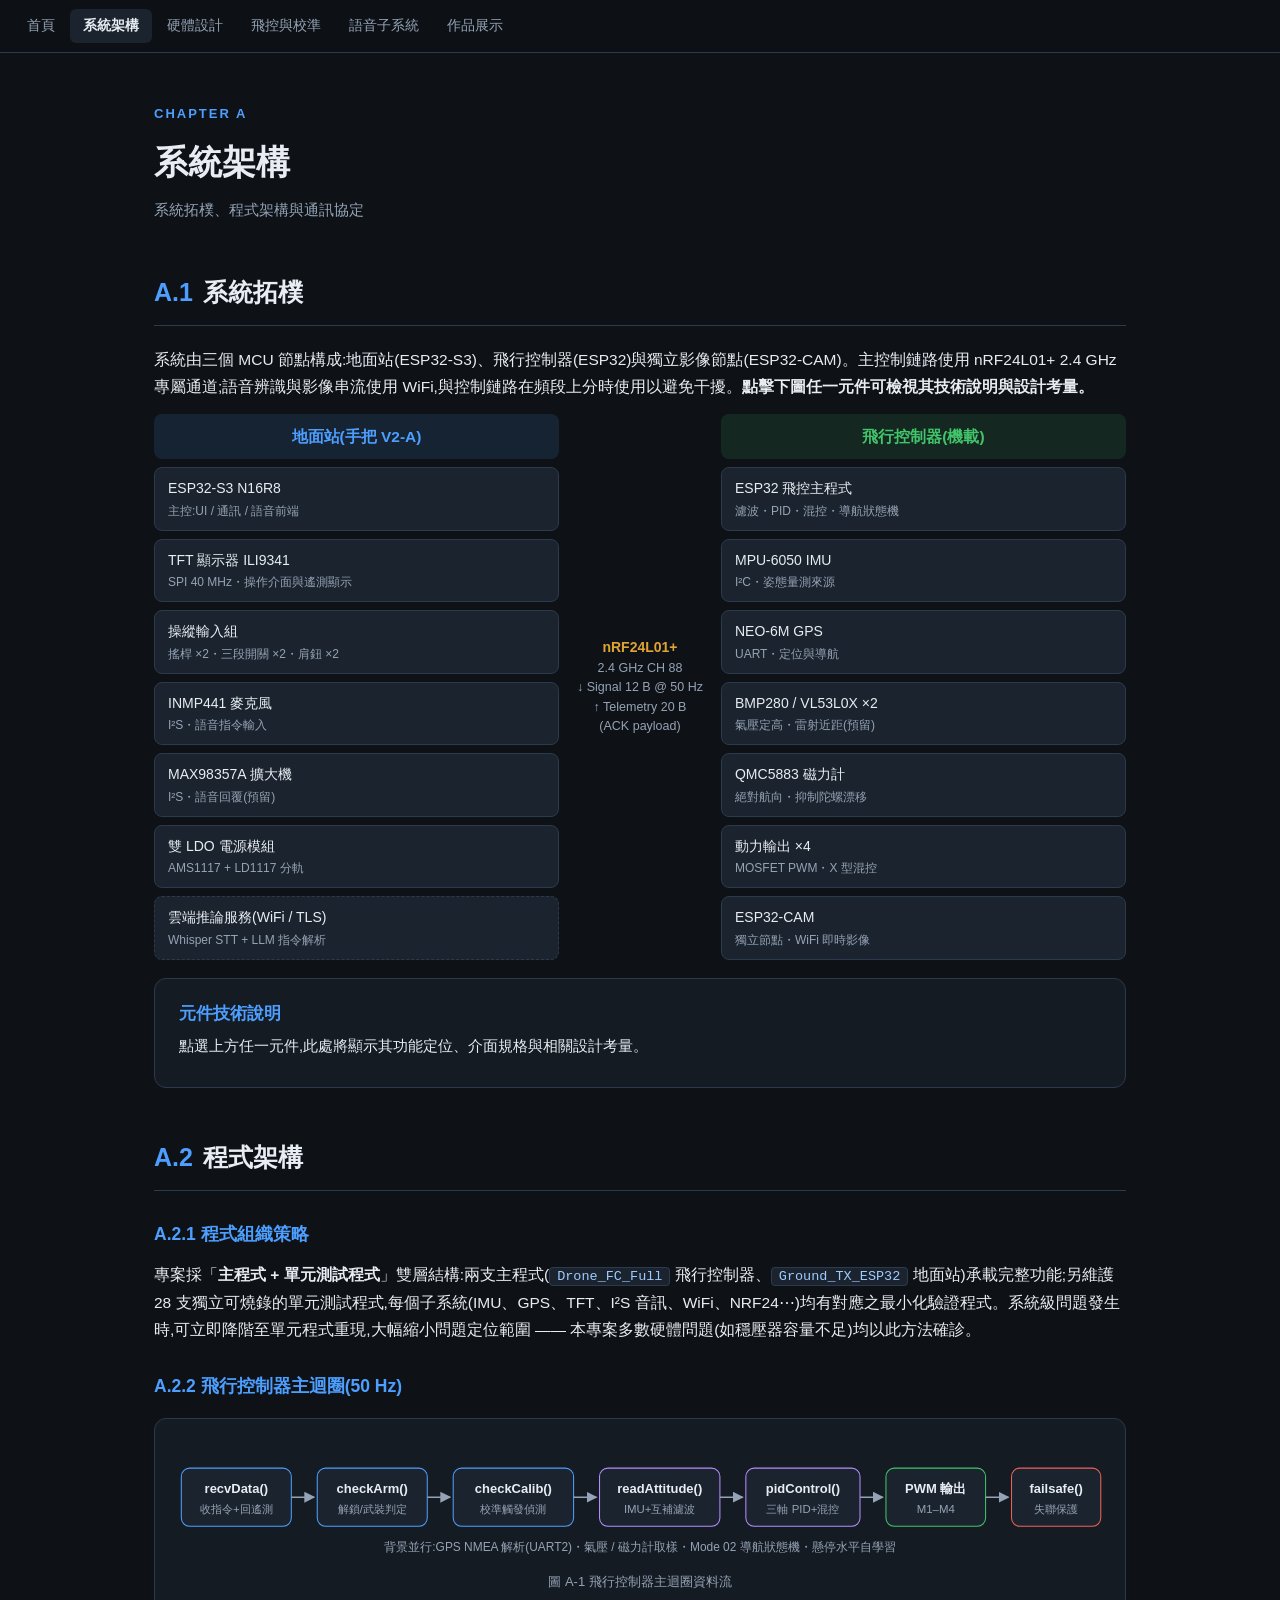
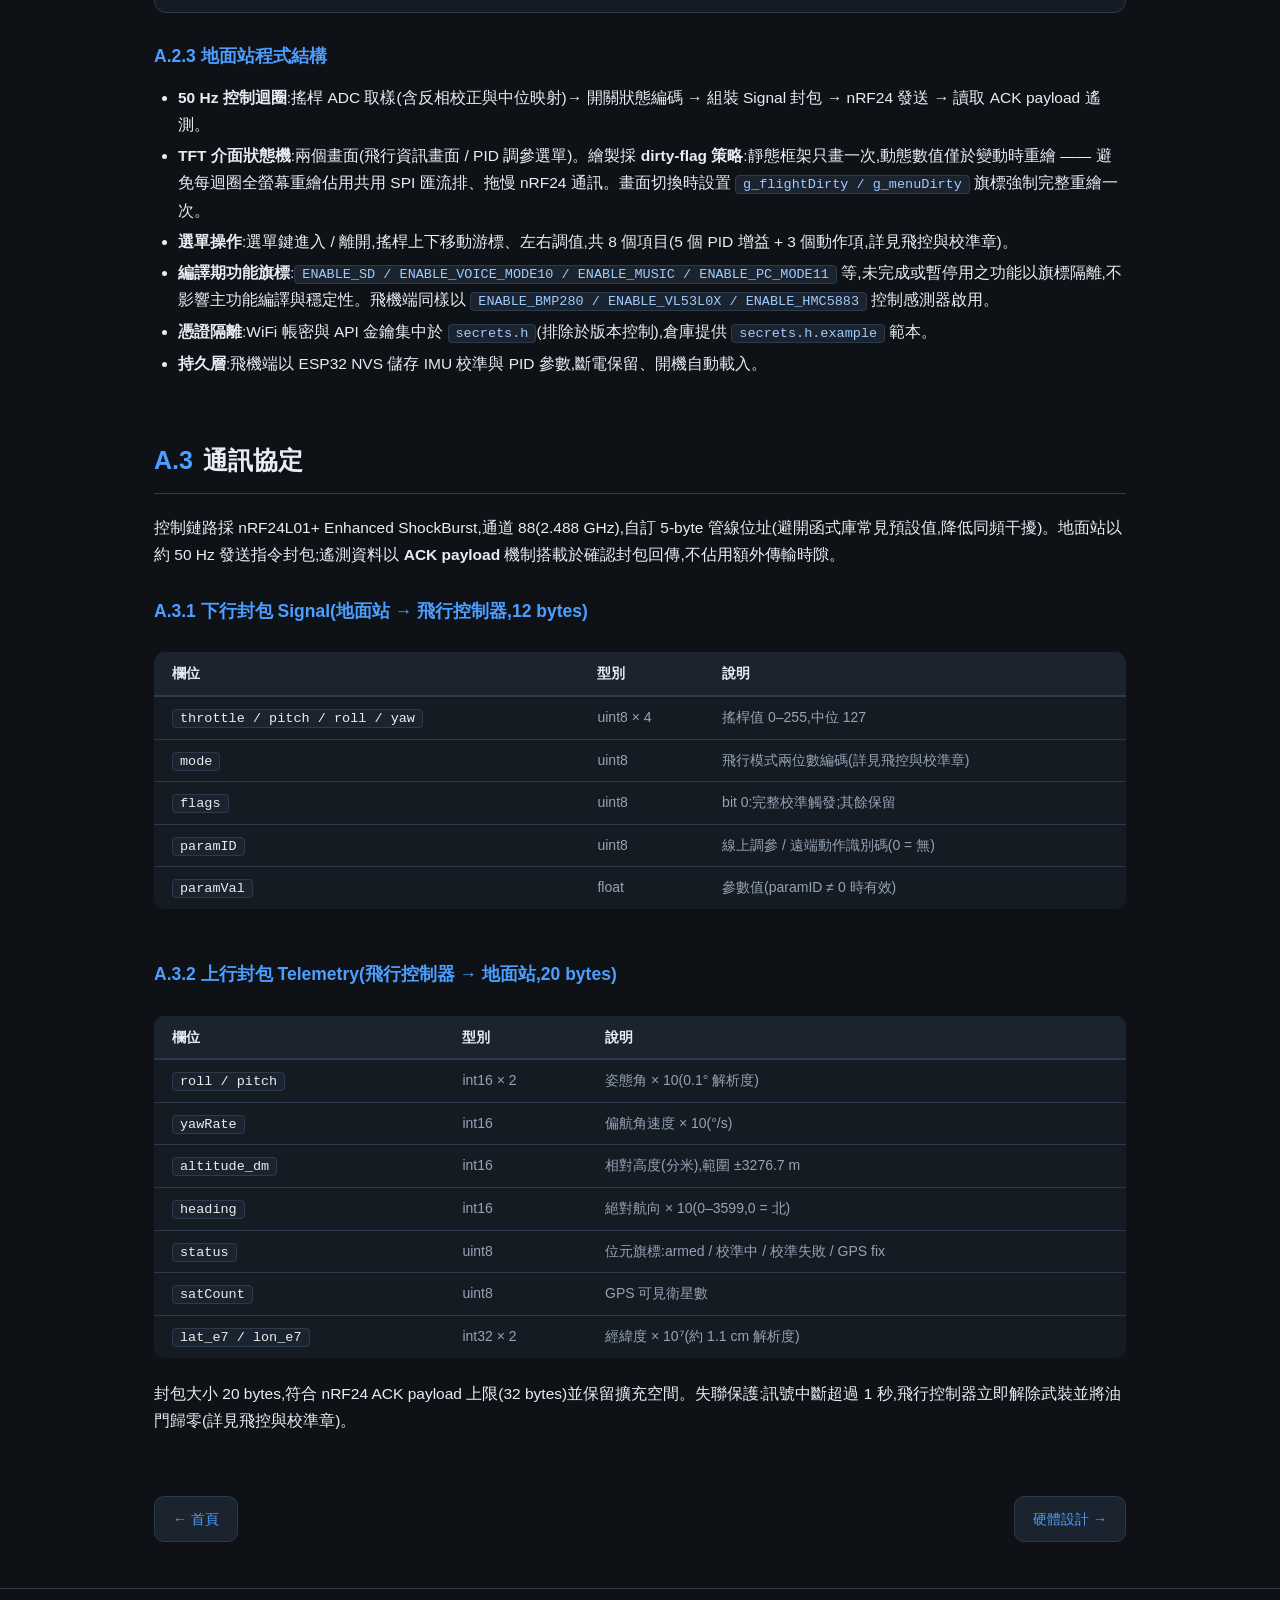
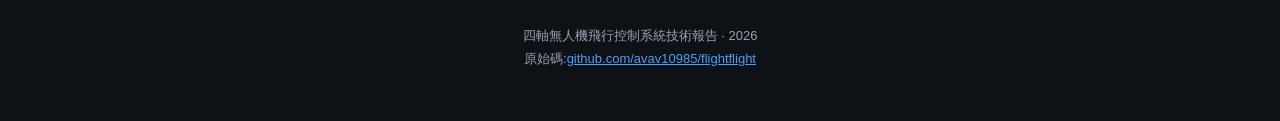
==== docs/architecture.html @ 6cbdccfe "docs 對齊作業評分項目:作品功能/實驗設計/作品展示 依評分表(功能 40% / 實驗設計 40% / 展示 20%)補強: - index 新增「作品功能」章:7 項功能總覽表,內文引用   參" ====
<!DOCTYPE html>
<html lang="zh-Hant">
<head>
<meta charset="UTF-8">
<meta name="viewport" content="width=device-width, initial-scale=1.0">
<title>系統架構 — 四軸無人機技術報告</title>
<link rel="stylesheet" href="style.css">
</head>
<body>

<nav>
  <a href="index.html">首頁</a>
  <a href="architecture.html" class="active">系統架構</a>
  <a href="hardware.html">硬體設計</a>
  <a href="control.html">飛控與校準</a>
  <a href="voice.html">語音子系統</a>
  <a href="testing.html">作品展示</a>
</nav>

<div class="page-head">
  <div class="crumb">CHAPTER A</div>
  <h1>系統架構</h1>
  <div class="desc">系統拓樸、程式架構與通訊協定</div>
</div>

<!-- ============ A.1 系統拓樸 ============ -->
<section>
  <h2><span class="no">A.1</span>系統拓樸</h2>
  <p>系統由三個 MCU 節點構成:地面站(ESP32-S3)、飛行控制器(ESP32)與獨立影像節點(ESP32-CAM)。主控制鏈路使用 nRF24L01+ 2.4 GHz 專屬通道;語音辨識與影像串流使用 WiFi,與控制鏈路在頻段上分時使用以避免干擾。<b>點擊下圖任一元件可檢視其技術說明與設計考量。</b></p>

  <div class="arch">
    <div class="arch-col col-handle">
      <h4>地面站(手把 V2-A)</h4>
      <div class="node" data-k="s3">ESP32-S3 N16R8 <small>主控:UI / 通訊 / 語音前端</small></div>
      <div class="node" data-k="tft">TFT 顯示器 ILI9341 <small>SPI 40 MHz・操作介面與遙測顯示</small></div>
      <div class="node" data-k="joy">操縱輸入組 <small>搖桿 ×2・三段開關 ×2・肩鈕 ×2</small></div>
      <div class="node" data-k="mic">INMP441 麥克風 <small>I²S・語音指令輸入</small></div>
      <div class="node" data-k="spk">MAX98357A 擴大機 <small>I²S・語音回覆(預留)</small></div>
      <div class="node" data-k="pwr">雙 LDO 電源模組 <small>AMS1117 + LD1117 分軌</small></div>
      <div class="node cloud" data-k="cloud">雲端推論服務(WiFi / TLS) <small>Whisper STT + LLM 指令解析</small></div>
    </div>

    <div class="arch-link">
      <b>nRF24L01+</b><br>2.4 GHz CH 88<br>↓ Signal 12 B @ 50 Hz<br>↑ Telemetry 20 B<br>(ACK payload)
    </div>

    <div class="arch-col col-drone">
      <h4>飛行控制器(機載)</h4>
      <div class="node" data-k="fc">ESP32 飛控主程式 <small>濾波・PID・混控・導航狀態機</small></div>
      <div class="node" data-k="imu">MPU-6050 IMU <small>I²C・姿態量測來源</small></div>
      <div class="node" data-k="gps">NEO-6M GPS <small>UART・定位與導航</small></div>
      <div class="node" data-k="baro">BMP280 / VL53L0X ×2 <small>氣壓定高・雷射近距(預留)</small></div>
      <div class="node" data-k="mag">QMC5883 磁力計 <small>絕對航向・抑制陀螺漂移</small></div>
      <div class="node" data-k="motor">動力輸出 ×4 <small>MOSFET PWM・X 型混控</small></div>
      <div class="node" data-k="cam">ESP32-CAM <small>獨立節點・WiFi 即時影像</small></div>
    </div>
  </div>

  <div class="arch-detail" id="archDetail">
    <h4>元件技術說明</h4>
    <p>點選上方任一元件,此處將顯示其功能定位、介面規格與相關設計考量。</p>
  </div>
</section>

<!-- ============ A.2 程式架構 ============ -->
<section>
  <h2><span class="no">A.2</span>程式架構</h2>

  <h3>A.2.1 程式組織策略</h3>
  <p>專案採「<b>主程式 + 單元測試程式</b>」雙層結構:兩支主程式(<code>Drone_FC_Full</code> 飛行控制器、<code>Ground_TX_ESP32</code> 地面站)承載完整功能;另維護 28 支獨立可燒錄的單元測試程式,每個子系統(IMU、GPS、TFT、I²S 音訊、WiFi、NRF24⋯)均有對應之最小化驗證程式。系統級問題發生時,可立即降階至單元程式重現,大幅縮小問題定位範圍 —— 本專案多數硬體問題(如穩壓器容量不足)均以此方法確診。</p>

  <h3>A.2.2 飛行控制器主迴圈(50 Hz)</h3>
  <div class="diagram">
    <svg viewBox="0 0 900 120" font-family="'Noto Sans TC',sans-serif">
      <defs>
        <marker id="arA" viewBox="0 0 10 10" refX="9" refY="5" markerWidth="7" markerHeight="7" orient="auto">
          <path d="M0 0 L10 5 L0 10 z" fill="#94a3b5"/>
        </marker>
      </defs>
      <g font-size="12.5" text-anchor="middle">
        <rect x="8"   y="30" width="106" height="56" rx="8" fill="#1b232e" stroke="#4d9fff"/>
        <text x="61"  y="54" fill="#e8edf3" font-weight="bold">recvData()</text>
        <text x="61"  y="73" fill="#94a3b5" font-size="11">收指令+回遙測</text>
        <line x1="114" y1="58" x2="136" y2="58" stroke="#94a3b5" stroke-width="1.5" marker-end="url(#arA)"/>
        <rect x="139" y="30" width="106" height="56" rx="8" fill="#1b232e" stroke="#4d9fff"/>
        <text x="192" y="54" fill="#e8edf3" font-weight="bold">checkArm()</text>
        <text x="192" y="73" fill="#94a3b5" font-size="11">解鎖/武裝判定</text>
        <line x1="245" y1="58" x2="267" y2="58" stroke="#94a3b5" stroke-width="1.5" marker-end="url(#arA)"/>
        <rect x="270" y="30" width="116" height="56" rx="8" fill="#1b232e" stroke="#4d9fff"/>
        <text x="328" y="54" fill="#e8edf3" font-weight="bold">checkCalib()</text>
        <text x="328" y="73" fill="#94a3b5" font-size="11">校準觸發偵測</text>
        <line x1="386" y1="58" x2="408" y2="58" stroke="#94a3b5" stroke-width="1.5" marker-end="url(#arA)"/>
        <rect x="411" y="30" width="116" height="56" rx="8" fill="#1b232e" stroke="#b48cff"/>
        <text x="469" y="54" fill="#e8edf3" font-weight="bold">readAttitude()</text>
        <text x="469" y="73" fill="#94a3b5" font-size="11">IMU+互補濾波</text>
        <line x1="527" y1="58" x2="549" y2="58" stroke="#94a3b5" stroke-width="1.5" marker-end="url(#arA)"/>
        <rect x="552" y="30" width="110" height="56" rx="8" fill="#1b232e" stroke="#b48cff"/>
        <text x="607" y="54" fill="#e8edf3" font-weight="bold">pidControl()</text>
        <text x="607" y="73" fill="#94a3b5" font-size="11">三軸 PID+混控</text>
        <line x1="662" y1="58" x2="684" y2="58" stroke="#94a3b5" stroke-width="1.5" marker-end="url(#arA)"/>
        <rect x="687" y="30" width="96" height="56" rx="8" fill="#1b232e" stroke="#41c46a"/>
        <text x="735" y="54" fill="#e8edf3" font-weight="bold">PWM 輸出</text>
        <text x="735" y="73" fill="#94a3b5" font-size="11">M1–M4</text>
        <line x1="783" y1="58" x2="805" y2="58" stroke="#94a3b5" stroke-width="1.5" marker-end="url(#arA)"/>
        <rect x="808" y="30" width="86" height="56" rx="8" fill="#1b232e" stroke="#f06058"/>
        <text x="851" y="54" fill="#e8edf3" font-weight="bold">failsafe()</text>
        <text x="851" y="73" fill="#94a3b5" font-size="11">失聯保護</text>
      </g>
      <text x="450" y="110" fill="#94a3b5" font-size="11.5" text-anchor="middle">背景並行:GPS NMEA 解析(UART2)・氣壓 / 磁力計取樣・Mode 02 導航狀態機・懸停水平自學習</text>
    </svg>
    <div class="cap">圖 A-1 飛行控制器主迴圈資料流</div>
  </div>

  <h3>A.2.3 地面站程式結構</h3>
  <ul>
    <li><b>50 Hz 控制迴圈</b>:搖桿 ADC 取樣(含反相校正與中位映射)→ 開關狀態編碼 → 組裝 Signal 封包 → nRF24 發送 → 讀取 ACK payload 遙測。</li>
    <li><b>TFT 介面狀態機</b>:兩個畫面(飛行資訊畫面 / PID 調參選單)。繪製採 <b>dirty-flag 策略</b>:靜態框架只畫一次,動態數值僅於變動時重繪 —— 避免每迴圈全螢幕重繪佔用共用 SPI 匯流排、拖慢 nRF24 通訊。畫面切換時設置 <code>g_flightDirty / g_menuDirty</code> 旗標強制完整重繪一次。</li>
    <li><b>選單操作</b>:選單鍵進入 / 離開,搖桿上下移動游標、左右調值,共 8 個項目(5 個 PID 增益 + 3 個動作項,詳見飛控與校準章)。</li>
    <li><b>編譯期功能旗標</b>:<code>ENABLE_SD / ENABLE_VOICE_MODE10 / ENABLE_MUSIC / ENABLE_PC_MODE11</code> 等,未完成或暫停用之功能以旗標隔離,不影響主功能編譯與穩定性。飛機端同樣以 <code>ENABLE_BMP280 / ENABLE_VL53L0X / ENABLE_HMC5883</code> 控制感測器啟用。</li>
    <li><b>憑證隔離</b>:WiFi 帳密與 API 金鑰集中於 <code>secrets.h</code>(排除於版本控制),倉庫提供 <code>secrets.h.example</code> 範本。</li>
    <li><b>持久層</b>:飛機端以 ESP32 NVS 儲存 IMU 校準與 PID 參數,斷電保留、開機自動載入。</li>
  </ul>
</section>

<!-- ============ A.3 通訊協定 ============ -->
<section>
  <h2><span class="no">A.3</span>通訊協定</h2>
  <p>控制鏈路採 nRF24L01+ Enhanced ShockBurst,通道 88(2.488 GHz),自訂 5-byte 管線位址(避開函式庫常見預設值,降低同頻干擾)。地面站以約 50 Hz 發送指令封包;遙測資料以 <b>ACK payload</b> 機制搭載於確認封包回傳,不佔用額外傳輸時隙。</p>

  <h3>A.3.1 下行封包 Signal(地面站 → 飛行控制器,12 bytes)</h3>
  <div class="table-scroll"><table>
    <tr><th>欄位</th><th>型別</th><th>說明</th></tr>
    <tr><td><code>throttle / pitch / roll / yaw</code></td><td>uint8 × 4</td><td>搖桿值 0–255,中位 127</td></tr>
    <tr><td><code>mode</code></td><td>uint8</td><td>飛行模式兩位數編碼(詳見飛控與校準章)</td></tr>
    <tr><td><code>flags</code></td><td>uint8</td><td>bit 0:完整校準觸發;其餘保留</td></tr>
    <tr><td><code>paramID</code></td><td>uint8</td><td>線上調參 / 遠端動作識別碼(0 = 無)</td></tr>
    <tr><td><code>paramVal</code></td><td>float</td><td>參數值(paramID ≠ 0 時有效)</td></tr>
  </table></div>

  <h3>A.3.2 上行封包 Telemetry(飛行控制器 → 地面站,20 bytes)</h3>
  <div class="table-scroll"><table>
    <tr><th>欄位</th><th>型別</th><th>說明</th></tr>
    <tr><td><code>roll / pitch</code></td><td>int16 × 2</td><td>姿態角 × 10(0.1° 解析度)</td></tr>
    <tr><td><code>yawRate</code></td><td>int16</td><td>偏航角速度 × 10(°/s)</td></tr>
    <tr><td><code>altitude_dm</code></td><td>int16</td><td>相對高度(分米),範圍 ±3276.7 m</td></tr>
    <tr><td><code>heading</code></td><td>int16</td><td>絕對航向 × 10(0–3599,0 = 北)</td></tr>
    <tr><td><code>status</code></td><td>uint8</td><td>位元旗標:armed / 校準中 / 校準失敗 / GPS fix</td></tr>
    <tr><td><code>satCount</code></td><td>uint8</td><td>GPS 可見衛星數</td></tr>
    <tr><td><code>lat_e7 / lon_e7</code></td><td>int32 × 2</td><td>經緯度 × 10⁷(約 1.1 cm 解析度)</td></tr>
  </table></div>
  <p>封包大小 20 bytes,符合 nRF24 ACK payload 上限(32 bytes)並保留擴充空間。失聯保護:訊號中斷超過 1 秒,飛行控制器立即解除武裝並將油門歸零(詳見飛控與校準章)。</p>
</section>

<div class="pager">
  <a href="index.html">← 首頁</a>
  <a href="hardware.html">硬體設計 →</a>
</div>

<footer>
  四軸無人機飛行控制系統技術報告 · 2026<br>
  原始碼:<a href="https://github.com/avav10985/flightflight" target="_blank">github.com/avav10985/flightflight</a>
</footer>

<script>
const ARCH_INFO = {
  s3: ["ESP32-S3 N16R8 — 地面站主控制器",
    "雙核心 Xtensa LX7 @ 240 MHz、16 MB Flash、8 MB Octal PSRAM。負責 50 Hz 控制迴圈(搖桿取樣 → 封包發送 → 遙測接收)、TFT 介面繪製,以及 Mode 10 之音訊擷取與雲端通訊。PSRAM 用於語音錄音緩衝(10 秒 @ 16 kHz ≈ 320 KB)。",
    "選型備註:初版採用之低價 S3 模組板載穩壓器僅約 300 mA,無法支撐 WiFi 工作,經對照實驗確認後更換為 1 A 穩壓器板型(問題 I-01)。"],
  tft: ["TFT 顯示器(ILI9341,240×320)",
    "SPI @ 40 MHz,LovyanGFX 驅動,內嵌中文字型。顯示飛行姿態、高度、航向、GPS 狀態、模式與 PID 調參選單。因電源互斥限制,序列埠於整合測試時不可用,本顯示器為唯一執行期輸出通道。",
    "介面選型:並列匯流排版本需 13 隻 GPIO,SPI 版本節省 9 隻;與 nRF24 / SD 共用匯流排,以 bus_shared 模式與獨立 CS 仲裁。"],
  joy: ["操縱輸入組",
    "雙軸搖桿 × 2(ADC 取樣;油門軸移除回中彈簧以保持油門位置)、三段開關 × 2(模式編碼)、肩鈕 × 2(左肩鈕兼語音 PTT)、選單鍵。",
    "實作備註:搖桿兩軸之電氣方向與操作直覺相反,於韌體端統一反相校正。"],
  mic: ["INMP441 I²S MEMS 麥克風",
    "全數位 I²S 介面輸出,16 kHz / 16-bit 單聲道取樣,直接寫入 PSRAM。數位介面可避開手把上 TFT、nRF24 與電源切換產生之類比雜訊。",
    "與擴大機共用 I²S BCLK / WS 時脈線(GPIO 11 / 12),資料線各自獨立(DIN 14 / DOUT 13)。"],
  spk: ["MAX98357A I²S Class-D 擴大機",
    "預留語音回覆(TTS)輸出。shutdown 腳(GPIO 18)於開機即拉低靜音,僅於播放時致能,消除 I²S 時脈串擾被放大之雜訊(問題 I-04)。", ""],
  pwr: ["雙 LDO 分軌電源",
    "2S 鋰電池 → 降壓模組 5 V → 板載 AMS1117(晶片軌)與外掛 LD1117 + 100 µF(周邊軌)。兩條 3.3 V 軌僅共地,WiFi 射頻電流尖峰不影響周邊供電。詳見硬體設計章。",
    "操作限制:USB 與電池嚴禁同時連接 —— 兩穩壓器輸出並聯將產生反向灌流,可能損壞 USB 主機。"],
  cloud: ["雲端推論服務(Mode 10)",
    "TLS 連線上傳 WAV 至 Whisper large-v3-turbo 進行中文語音辨識,轉錄文字再經 Llama-3.3-70B(few-shot + JSON 強制輸出)解析為結構化飛行指令。端到端延遲約 3 秒。詳見語音子系統章。", ""],
  fc: ["飛行控制主程式(ESP32)",
    "主迴圈:IMU 讀取 → 互補濾波姿態解算 → 角度環 PID → X 型混控 → PWM 輸出,並行處理 nRF24 收發、GPS NMEA 解析、遙測組包與導航狀態機(圖 A-1)。",
    "驗證策略:Gyro / Manual / PID 三階段獨立程式逐層驗證。"],
  imu: ["MPU-6050 慣性量測單元",
    "三軸陀螺儀 + 三軸加速度計,I²C @ 100 kHz。互補濾波(0.98 / 0.02)融合出 roll / pitch 姿態角。",
    "校準資料(陀螺零偏、水平基準)存於 NVS,斷電保留;校準程序含動作偵測拒寫機制。詳見飛控與校準章。"],
  gps: ["NEO-6M 衛星定位模組",
    "UART @ 9600 bps,NMEA 解析取得經緯度(×10⁷ 定點數)、衛星數與訊號強度。Mode 02 之距離 / 方位角計算與導航狀態機已完成,待接入 PID 設定點。", ""],
  baro: ["BMP280 氣壓計 + VL53L0X 雷射測距 × 2",
    "氣壓計提供相對高度估計(定高用);雷射測距經 TCA9548A I²C 多工器掛載兩顆(近地 / 避障用)。硬體與驅動均已就緒,等待高度控制環實作。", ""],
  mag: ["QMC5883 磁力計(GY-271)",
    "提供絕對航向參考。韌體自動偵測三種常見晶片變體(HMC5883L 0x1E / QMC5883 0x0D / QMC5883P 0x2C)。偏航軸互補濾波以其讀值抑制陀螺積分漂移,為 GPS 導航之航向基準。", ""],
  motor: ["動力輸出(空心杯馬達 × 4)",
    "MOSFET PWM 直驅,X 型配置混控,輸出限幅 [1000, 2000]。",
    "調校紀錄:初始 PID 增益過高導致響應過敏,經實飛測試降至保守值並限制最大傾角 20°。"],
  cam: ["ESP32-CAM 影像節點",
    "獨立第三 MCU,WiFi MJPEG 即時串流,固定 IP + mDNS 便於連線,支援飛行中調整畫質。規劃與手機頭部追蹤雲台整合。", ""]
};
document.querySelectorAll(".node").forEach(n => {
  n.addEventListener("click", () => {
    document.querySelectorAll(".node").forEach(x => x.classList.remove("sel"));
    n.classList.add("sel");
    const [title, desc, extra] = ARCH_INFO[n.dataset.k];
    const d = document.getElementById("archDetail");
    d.innerHTML = `<h4>${title}</h4><p>${desc}</p>` + (extra ? `<div class="extra">${extra}</div>` : "");
    if (window.innerWidth < 760) d.scrollIntoView({behavior: "smooth", block: "nearest"});
  });
});
</script>
</body>
</html>
---- docs/style.css ----
:root {
  --bg: #0e1217;
  --bg2: #151b23;
  --card: #1b232e;
  --line: #2c3a4d;
  --text: #e8edf3;
  --dim: #94a3b5;
  --accent: #4d9fff;
  --green: #41c46a;
  --orange: #e0a432;
  --red: #f06058;
  --purple: #b48cff;
}
* { margin: 0; padding: 0; box-sizing: border-box; }
html { scroll-behavior: smooth; }
body {
  background: var(--bg); color: var(--text);
  font-family: "Noto Sans TC", "Microsoft JhengHei", "PingFang TC", sans-serif;
  line-height: 1.75; font-size: 15.5px;
}
/* ===== 導覽 ===== */
nav {
  position: sticky; top: 0; z-index: 100;
  background: rgba(14,18,23,.94); backdrop-filter: blur(8px);
  border-bottom: 1px solid var(--line);
  display: flex; gap: 2px; padding: 9px 14px; overflow-x: auto;
}
nav a {
  color: var(--dim); text-decoration: none; font-size: 13.5px;
  padding: 5px 13px; border-radius: 6px; white-space: nowrap; transition: all .15s;
}
nav a:hover { color: var(--text); background: var(--card); }
nav a.active { color: var(--text); background: var(--card); font-weight: 700; }
/* ===== 頁首 ===== */
.page-head {
  max-width: 1020px; margin: 0 auto; padding: 50px 24px 8px;
}
.page-head .crumb { color: var(--accent); font-size: 13px; letter-spacing: 2px; font-weight: 700; }
.page-head h1 { font-size: clamp(24px, 4vw, 34px); font-weight: 900; margin: 8px 0 4px; }
.page-head .desc { color: var(--dim); font-size: 15px; }
/* ===== 區塊 ===== */
section { max-width: 1020px; margin: 0 auto; padding: 40px 24px 8px; }
section > h2 {
  font-size: clamp(20px, 3.2vw, 25px); font-weight: 800;
  padding-bottom: 10px; border-bottom: 1px solid var(--line); margin-bottom: 20px;
}
section > h2 .no { color: var(--accent); margin-right: 10px; }
section h3 { font-size: 17.5px; font-weight: 700; margin: 28px 0 12px; color: var(--accent); }
section p { margin-bottom: 14px; }
section ul, section ol { padding-left: 24px; margin-bottom: 14px; }
section li { margin: 4px 0; }
code {
  background: var(--card); border: 1px solid var(--line); border-radius: 4px;
  padding: 1px 7px; font-size: 13.5px; font-family: Consolas, "Courier New", monospace;
  color: #9ecbff;
}
.formula {
  background: var(--card); border: 1px solid var(--line); border-left: 3px solid var(--accent);
  border-radius: 8px; padding: 14px 20px; margin: 14px 0;
  font-family: Consolas, monospace; font-size: 14px; overflow-x: auto; white-space: pre;
  line-height: 1.9; color: #cfe3ff;
}
.callout {
  background: rgba(224,164,50,.08); border: 1px solid rgba(224,164,50,.4);
  border-radius: 10px; padding: 14px 20px; margin: 14px 0; font-size: 14.5px;
}
.callout.red { background: rgba(240,96,88,.08); border-color: rgba(240,96,88,.4); }
/* ===== 表格 ===== */
table {
  width: 100%; border-collapse: collapse; margin: 14px 0 22px;
  font-size: 14px; background: var(--bg2); border-radius: 10px; overflow: hidden;
}
th {
  background: var(--card); color: var(--text); text-align: left;
  padding: 9px 14px; font-weight: 700; border-bottom: 2px solid var(--line);
  white-space: nowrap;
}
td { padding: 8px 14px; border-bottom: 1px solid var(--line); color: var(--dim); vertical-align: top; }
td:first-child, th:first-child { padding-left: 18px; }
td b, td code { color: var(--text); }
tr:last-child td { border-bottom: none; }
.st-done { color: var(--green); font-weight: 700; }
.st-part { color: var(--orange); font-weight: 700; }
.st-todo { color: var(--dim); }
.table-scroll { overflow-x: auto; }
/* ===== SVG 圖 ===== */
.diagram {
  background: var(--bg2); border: 1px solid var(--line); border-radius: 12px;
  padding: 18px; margin: 16px 0 24px; overflow-x: auto;
}
.diagram svg { display: block; margin: 0 auto; max-width: 100%; height: auto; }
.diagram .cap { text-align: center; color: var(--dim); font-size: 13px; margin-top: 10px; }
/* ===== 首頁封面 ===== */
header.cover {
  max-width: 1020px; margin: 0 auto; padding: 80px 24px 50px;
  border-bottom: 2px solid var(--line);
}
header.cover .doc-type { color: var(--accent); font-size: 14px; letter-spacing: 3px; font-weight: 700; }
header.cover h1 { font-size: clamp(26px, 4.5vw, 40px); font-weight: 900; margin: 10px 0 6px; line-height: 1.35; }
header.cover .subtitle { color: var(--dim); font-size: clamp(14px, 2.2vw, 17px); }
header.cover .meta {
  display: flex; flex-wrap: wrap; gap: 28px; margin-top: 28px;
  color: var(--dim); font-size: 13.5px;
}
header.cover .meta b { color: var(--text); display: block; font-size: 14.5px; font-weight: 600; }
/* ===== 章節導覽卡 ===== */
.chapter-cards {
  display: grid; grid-template-columns: repeat(auto-fit, minmax(280px, 1fr));
  gap: 16px; margin: 20px 0;
}
.chapter-cards a {
  display: block; background: var(--card); border: 1px solid var(--line);
  border-radius: 12px; padding: 20px 22px; text-decoration: none;
  transition: all .15s;
}
.chapter-cards a:hover { border-color: var(--accent); transform: translateY(-2px); }
.chapter-cards .ch-no { color: var(--accent); font-size: 12.5px; font-weight: 700; letter-spacing: 1px; }
.chapter-cards h3 { color: var(--text); font-size: 17px; margin: 4px 0 6px; }
.chapter-cards p { color: var(--dim); font-size: 13.5px; margin: 0; line-height: 1.6; }
/* ===== 架構互動圖 ===== */
.arch { display: grid; grid-template-columns: 1fr auto 1fr; gap: 14px; align-items: start; }
@media (max-width: 760px) { .arch { grid-template-columns: 1fr; } .arch-link { margin: 0 auto; } }
.arch-col { display: flex; flex-direction: column; gap: 8px; }
.arch-col h4 { text-align: center; font-size: 15.5px; padding: 9px; border-radius: 8px; }
.col-handle h4 { background: rgba(77,159,255,.12); color: var(--accent); }
.col-drone  h4 { background: rgba(65,196,106,.12); color: var(--green); }
.arch-link { align-self: center; text-align: center; color: var(--dim); font-size: 12.5px; padding: 8px 4px; line-height: 1.55; }
.arch-link b { color: var(--orange); font-size: 14px; }
.node {
  background: var(--card); border: 1px solid var(--line); border-radius: 8px;
  padding: 8px 13px; cursor: pointer; transition: all .15s; font-size: 14px;
}
.node small { display: block; color: var(--dim); font-size: 12px; }
.node:hover { border-color: var(--accent); }
.node.sel { border-color: var(--accent); background: rgba(77,159,255,.10); }
.node.cloud { border-style: dashed; }
.arch-detail {
  margin-top: 18px; background: var(--bg2); border: 1px solid var(--line);
  border-radius: 12px; padding: 20px 24px; min-height: 110px;
}
.arch-detail h4 { color: var(--accent); font-size: 16.5px; margin-bottom: 6px; }
.arch-detail p { font-size: 14.5px; margin-bottom: 0; }
.arch-detail .extra { margin-top: 10px; padding-top: 10px; border-top: 1px dashed var(--line); color: var(--dim); font-size: 13.5px; }
/* ===== 參考資料 ===== */
.refs ol { counter-reset: ref; list-style: none; padding-left: 0; }
.refs li {
  counter-increment: ref; padding: 8px 0 8px 46px; position: relative;
  border-bottom: 1px solid var(--line); color: var(--dim); font-size: 14px;
}
.refs li::before {
  content: "[" counter(ref) "]"; position: absolute; left: 0; color: var(--accent);
  font-family: Consolas, monospace;
}
.refs a { color: var(--accent); text-decoration: none; }
.refs a:hover { text-decoration: underline; }
/* ===== 程式碼區塊 ===== */
.codeblock {
  background: #11161d; border: 1px solid var(--line); border-radius: 10px;
  padding: 16px 20px; margin: 14px 0;
  font-family: Consolas, "Courier New", monospace; font-size: 13.5px;
  overflow-x: auto; white-space: pre; line-height: 1.8; color: #cfe3ff;
}
.codeblock .cm { color: #6f8499; }
.codeblock .kw { color: #ff9e64; }
.codeblock .fn { color: #7ee2a8; }
.code-note {
  background: var(--bg2); border-left: 3px solid var(--green);
  border-radius: 0 8px 8px 0; padding: 10px 18px; margin: -6px 0 18px;
  font-size: 14px; color: var(--dim);
}
/* ===== 媒體展示 ===== */
.media-grid {
  display: grid; grid-template-columns: repeat(auto-fit, minmax(260px, 1fr));
  gap: 16px; margin: 16px 0;
}
.media-grid figure {
  background: var(--card); border: 1px solid var(--line); border-radius: 12px;
  overflow: hidden;
}
.media-grid img, .media-grid video { width: 100%; display: block; background: #000; }
.media-grid figcaption { padding: 10px 14px; font-size: 13.5px; color: var(--dim); text-align: center; }
.media-placeholder {
  border: 2px dashed var(--line); border-radius: 12px; padding: 36px 20px;
  text-align: center; color: var(--dim); font-size: 14px; margin: 16px 0;
}
.cite { color: var(--accent); text-decoration: none; font-size: 12px; vertical-align: super; }
/* ===== 上下頁 ===== */
.pager {
  max-width: 1020px; margin: 40px auto 0; padding: 0 24px;
  display: flex; justify-content: space-between; gap: 12px;
}
.pager a {
  color: var(--accent); text-decoration: none; font-size: 14px;
  padding: 10px 18px; border: 1px solid var(--line); border-radius: 10px;
  background: var(--card); transition: all .15s;
}
.pager a:hover { border-color: var(--accent); }
footer {
  text-align: center; color: var(--dim); font-size: 13px;
  padding: 36px 20px 50px; border-top: 1px solid var(--line); margin-top: 46px;
}
footer a { color: var(--accent); }
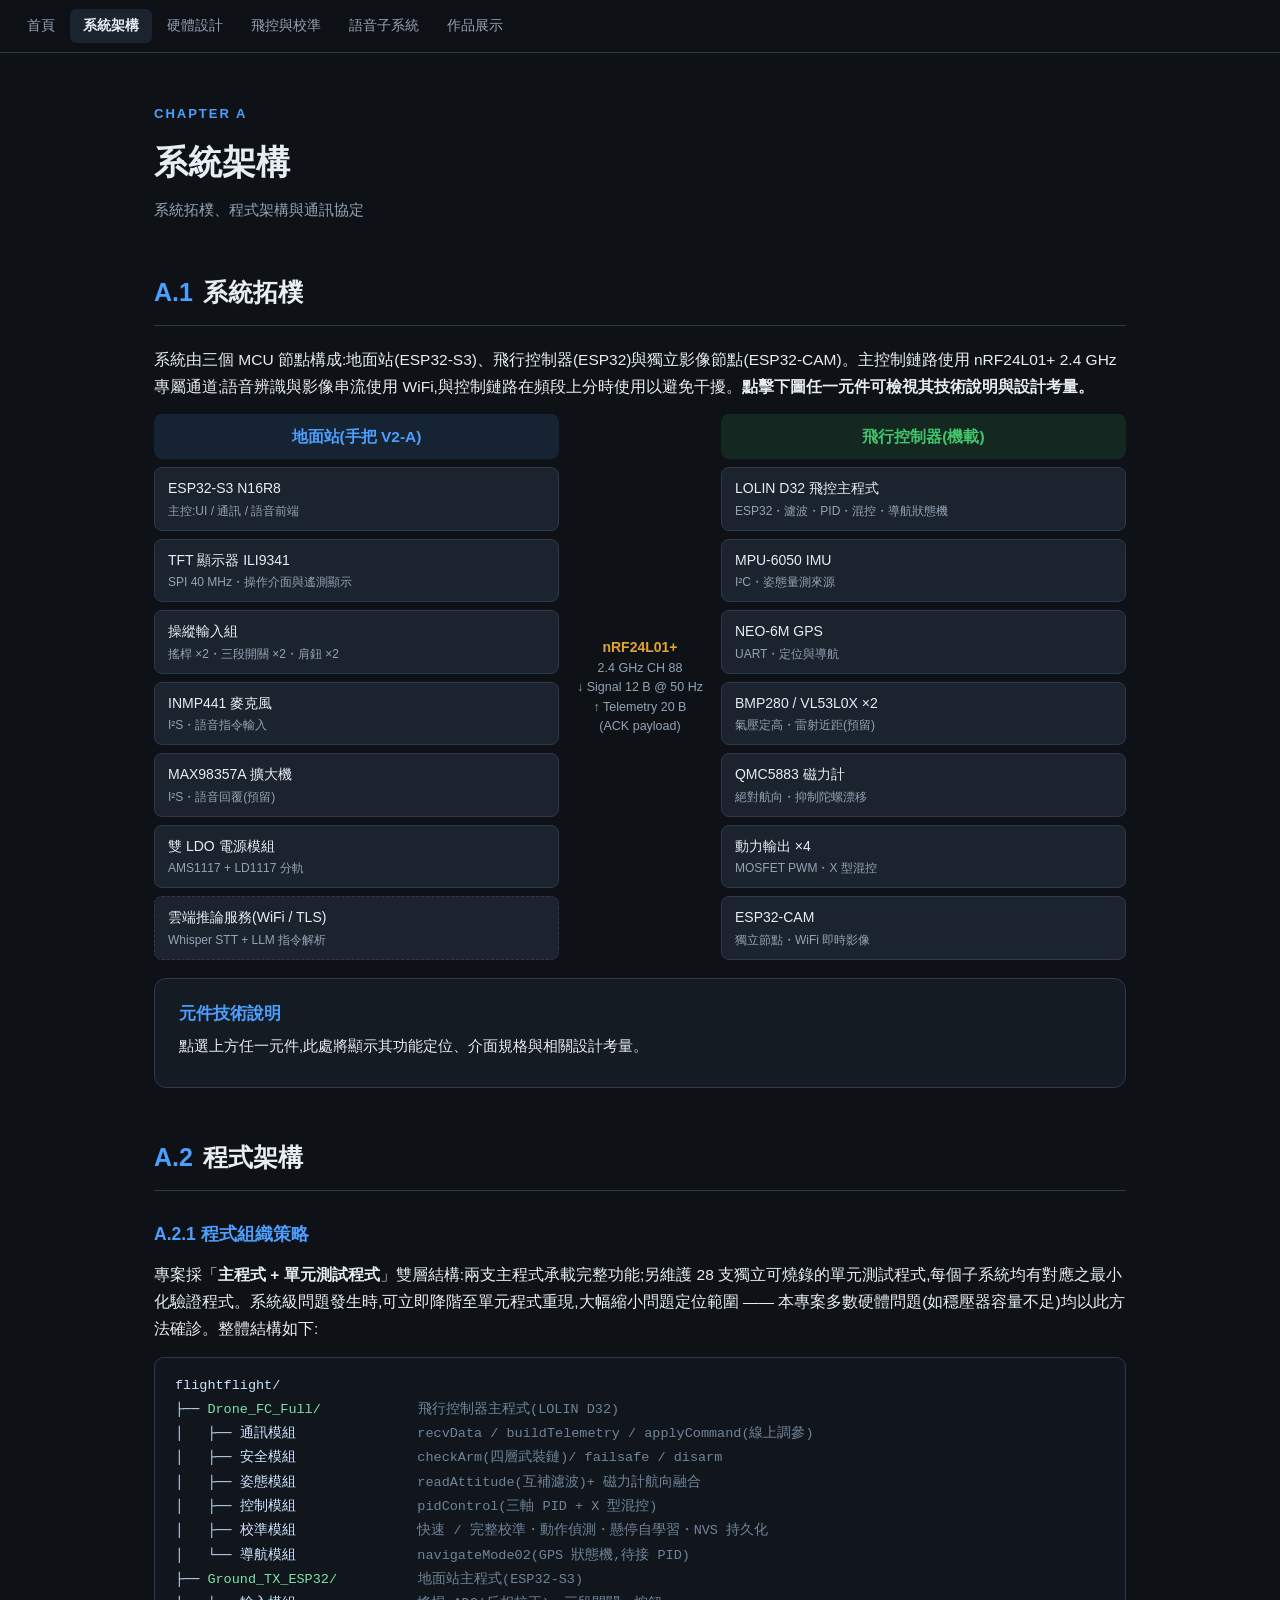
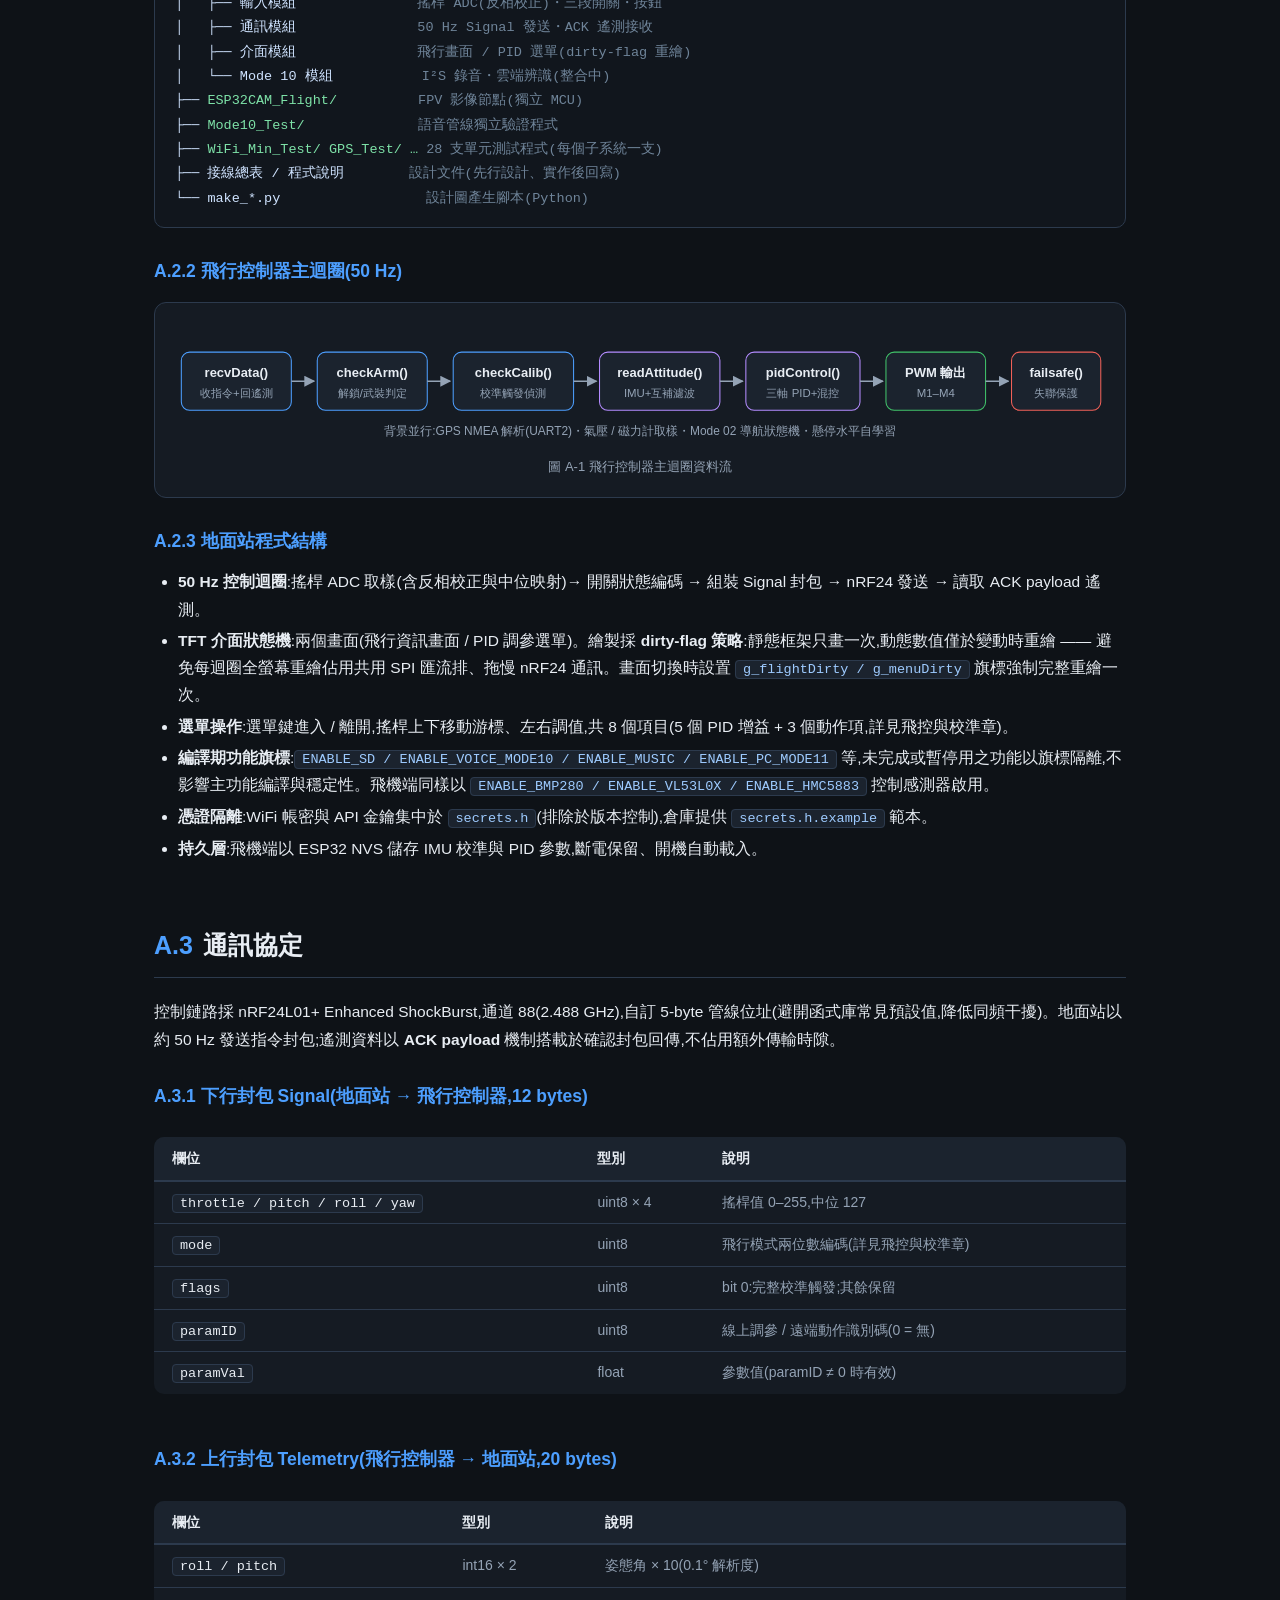
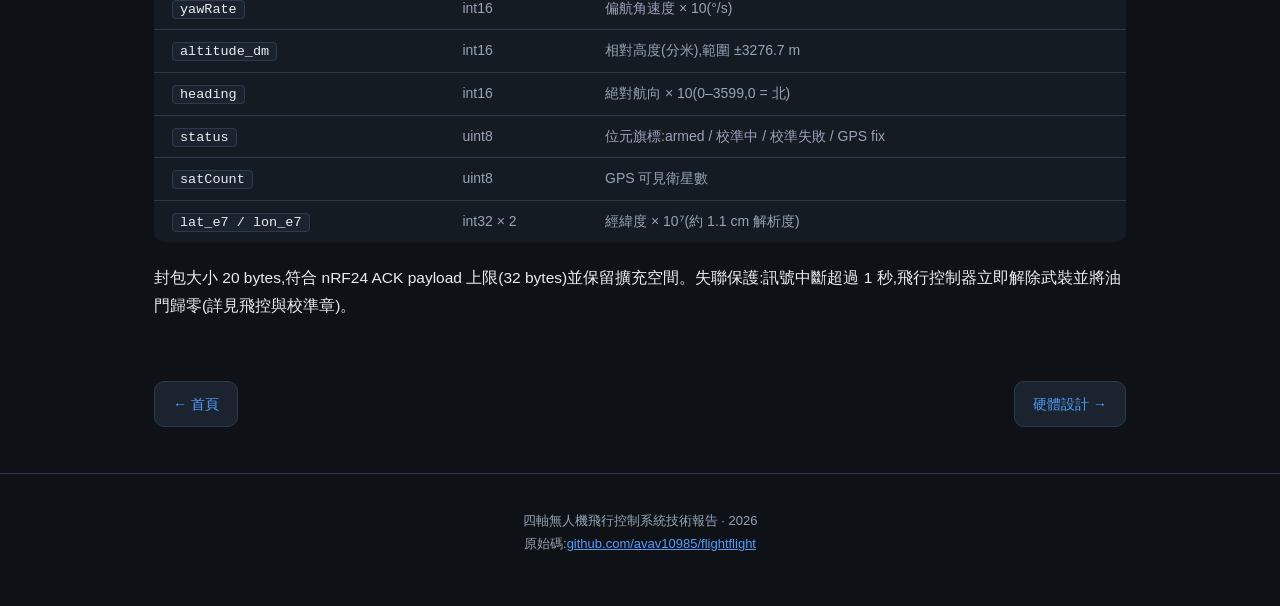
==== commit 8de8d004: "docs 勘誤 + 程式架構樹狀圖 + 應用價值改室外導向 - 飛機主控更正:38-pin 開發板 → LOLIN D32(ESP32-WROOM-32),   依 飛機接線總表.md(三處:inde" ====
--- a/docs/architecture.html
+++ b/docs/architecture.html
@@ -46,7 +46,7 @@
 
     <div class="arch-col col-drone">
       <h4>飛行控制器(機載)</h4>
-      <div class="node" data-k="fc">ESP32 飛控主程式 <small>濾波・PID・混控・導航狀態機</small></div>
+      <div class="node" data-k="fc">LOLIN D32 飛控主程式 <small>ESP32・濾波・PID・混控・導航狀態機</small></div>
       <div class="node" data-k="imu">MPU-6050 IMU <small>I²C・姿態量測來源</small></div>
       <div class="node" data-k="gps">NEO-6M GPS <small>UART・定位與導航</small></div>
       <div class="node" data-k="baro">BMP280 / VL53L0X ×2 <small>氣壓定高・雷射近距(預留)</small></div>
@@ -67,7 +67,26 @@
   <h2><span class="no">A.2</span>程式架構</h2>
 
   <h3>A.2.1 程式組織策略</h3>
-  <p>專案採「<b>主程式 + 單元測試程式</b>」雙層結構:兩支主程式(<code>Drone_FC_Full</code> 飛行控制器、<code>Ground_TX_ESP32</code> 地面站)承載完整功能;另維護 28 支獨立可燒錄的單元測試程式,每個子系統(IMU、GPS、TFT、I²S 音訊、WiFi、NRF24⋯)均有對應之最小化驗證程式。系統級問題發生時,可立即降階至單元程式重現,大幅縮小問題定位範圍 —— 本專案多數硬體問題(如穩壓器容量不足)均以此方法確診。</p>
+  <p>專案採「<b>主程式 + 單元測試程式</b>」雙層結構:兩支主程式承載完整功能;另維護 28 支獨立可燒錄的單元測試程式,每個子系統均有對應之最小化驗證程式。系統級問題發生時,可立即降階至單元程式重現,大幅縮小問題定位範圍 —— 本專案多數硬體問題(如穩壓器容量不足)均以此方法確診。整體結構如下:</p>
+
+  <div class="codeblock">flightflight/
+├── <span class="fn">Drone_FC_Full/</span>            <span class="cm">飛行控制器主程式(LOLIN D32)</span>
+│   ├── 通訊模組               <span class="cm">recvData / buildTelemetry / applyCommand(線上調參)</span>
+│   ├── 安全模組               <span class="cm">checkArm(四層武裝鏈)/ failsafe / disarm</span>
+│   ├── 姿態模組               <span class="cm">readAttitude(互補濾波)+ 磁力計航向融合</span>
+│   ├── 控制模組               <span class="cm">pidControl(三軸 PID + X 型混控)</span>
+│   ├── 校準模組               <span class="cm">快速 / 完整校準・動作偵測・懸停自學習・NVS 持久化</span>
+│   └── 導航模組               <span class="cm">navigateMode02(GPS 狀態機,待接 PID)</span>
+├── <span class="fn">Ground_TX_ESP32/</span>          <span class="cm">地面站主程式(ESP32-S3)</span>
+│   ├── 輸入模組               <span class="cm">搖桿 ADC(反相校正)・三段開關・按鈕</span>
+│   ├── 通訊模組               <span class="cm">50 Hz Signal 發送・ACK 遙測接收</span>
+│   ├── 介面模組               <span class="cm">飛行畫面 / PID 選單(dirty-flag 重繪)</span>
+│   └── Mode 10 模組           <span class="cm">I²S 錄音・雲端辨識(整合中)</span>
+├── <span class="fn">ESP32CAM_Flight/</span>          <span class="cm">FPV 影像節點(獨立 MCU)</span>
+├── <span class="fn">Mode10_Test/</span>              <span class="cm">語音管線獨立驗證程式</span>
+├── <span class="fn">WiFi_Min_Test/ GPS_Test/ …</span> <span class="cm">28 支單元測試程式(每個子系統一支)</span>
+├── 接線總表 / 程式說明        <span class="cm">設計文件(先行設計、實作後回寫)</span>
+└── make_*.py                  <span class="cm">設計圖產生腳本(Python)</span></div>
 
   <h3>A.2.2 飛行控制器主迴圈(50 Hz)</h3>
   <div class="diagram">
@@ -182,7 +201,7 @@
     "操作限制:USB 與電池嚴禁同時連接 —— 兩穩壓器輸出並聯將產生反向灌流,可能損壞 USB 主機。"],
   cloud: ["雲端推論服務(Mode 10)",
     "TLS 連線上傳 WAV 至 Whisper large-v3-turbo 進行中文語音辨識,轉錄文字再經 Llama-3.3-70B(few-shot + JSON 強制輸出)解析為結構化飛行指令。端到端延遲約 3 秒。詳見語音子系統章。", ""],
-  fc: ["飛行控制主程式(ESP32)",
+  fc: ["飛行控制主程式(LOLIN D32,ESP32-WROOM-32)",
     "主迴圈:IMU 讀取 → 互補濾波姿態解算 → 角度環 PID → X 型混控 → PWM 輸出,並行處理 nRF24 收發、GPS NMEA 解析、遙測組包與導航狀態機(圖 A-1)。",
     "驗證策略:Gyro / Manual / PID 三階段獨立程式逐層驗證。"],
   imu: ["MPU-6050 慣性量測單元",
@@ -196,7 +215,7 @@
     "提供絕對航向參考。韌體自動偵測三種常見晶片變體(HMC5883L 0x1E / QMC5883 0x0D / QMC5883P 0x2C)。偏航軸互補濾波以其讀值抑制陀螺積分漂移,為 GPS 導航之航向基準。", ""],
   motor: ["動力輸出(空心杯馬達 × 4)",
     "MOSFET PWM 直驅,X 型配置混控,輸出限幅 [1000, 2000]。",
-    "調校紀錄:初始 PID 增益過高導致響應過敏,經實飛測試降至保守值並限制最大傾角 20°。"],
+    "調校紀錄:初始 PID 增益過高導致響應過於靈敏,經實飛測試降至保守值並限制最大傾角 20°。"],
   cam: ["ESP32-CAM 影像節點",
     "獨立第三 MCU,WiFi MJPEG 即時串流,固定 IP + mDNS 便於連線,支援飛行中調整畫質。規劃與手機頭部追蹤雲台整合。", ""]
 };
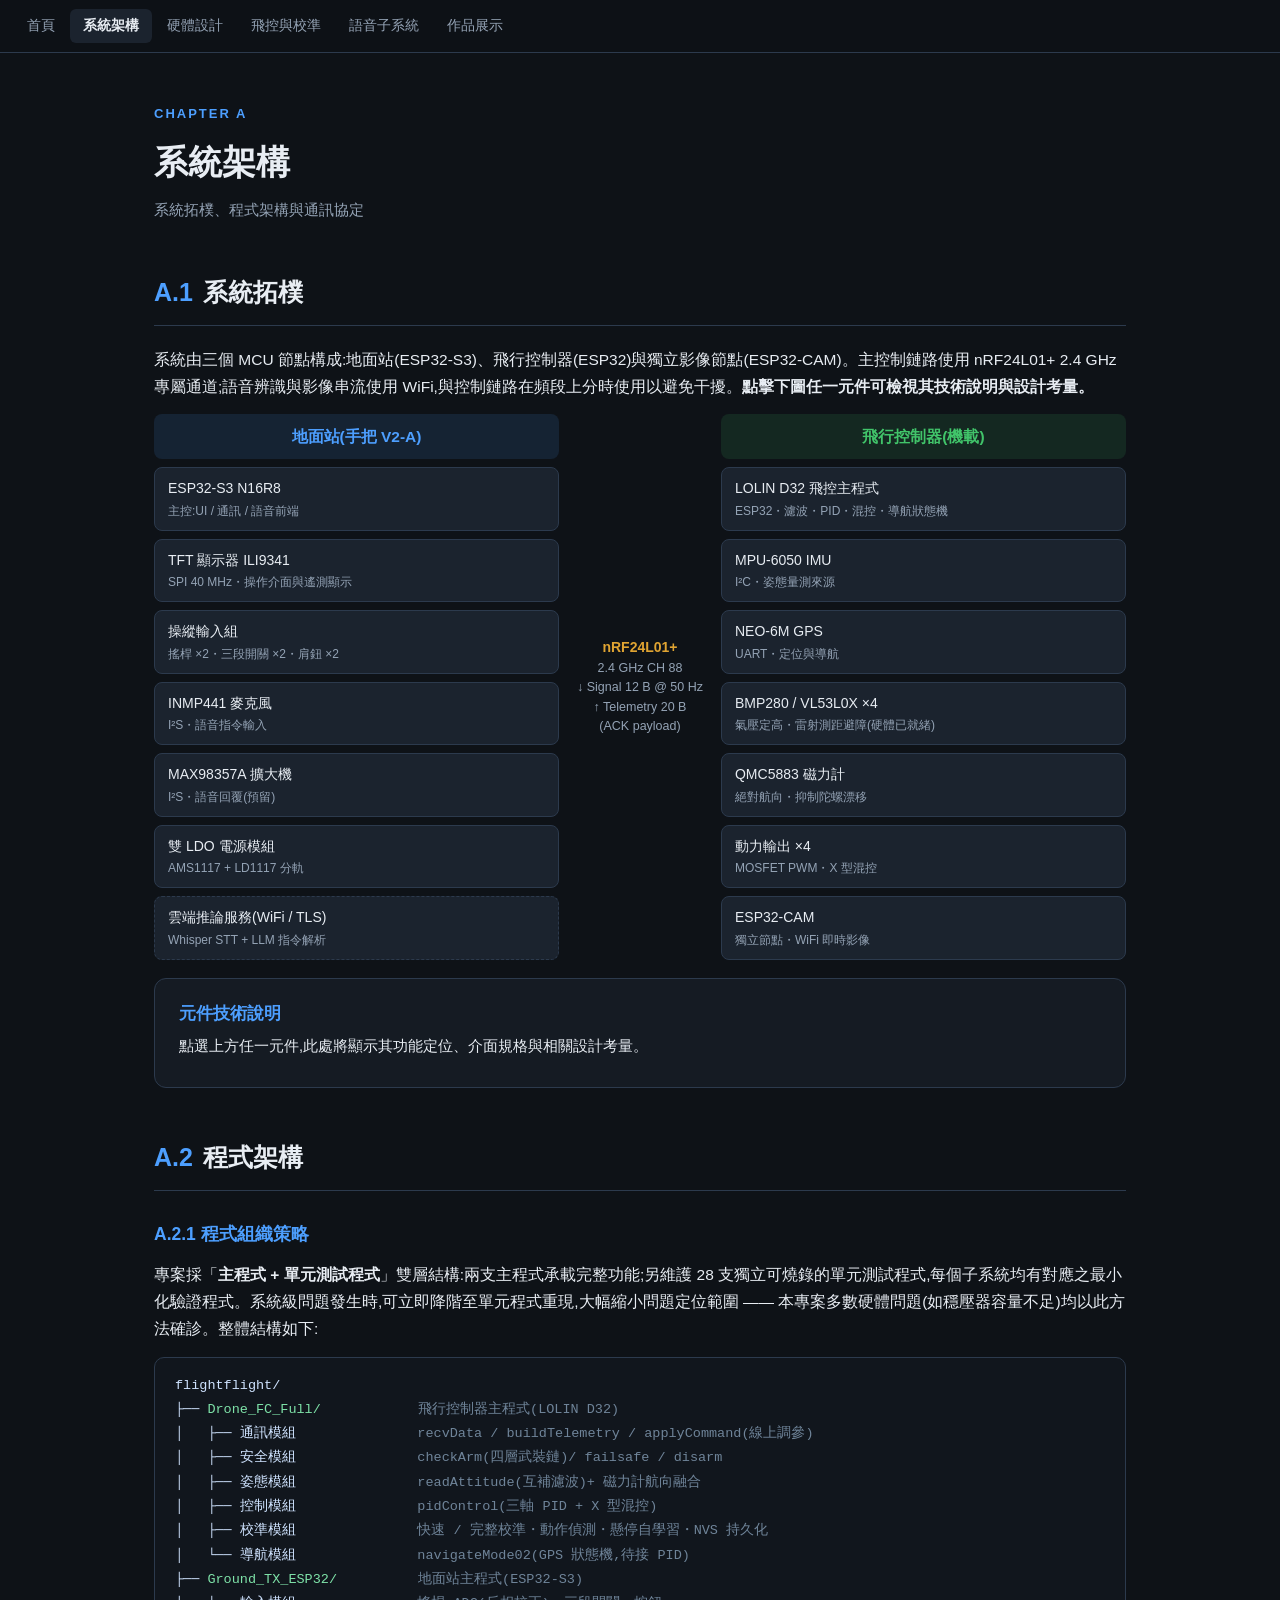
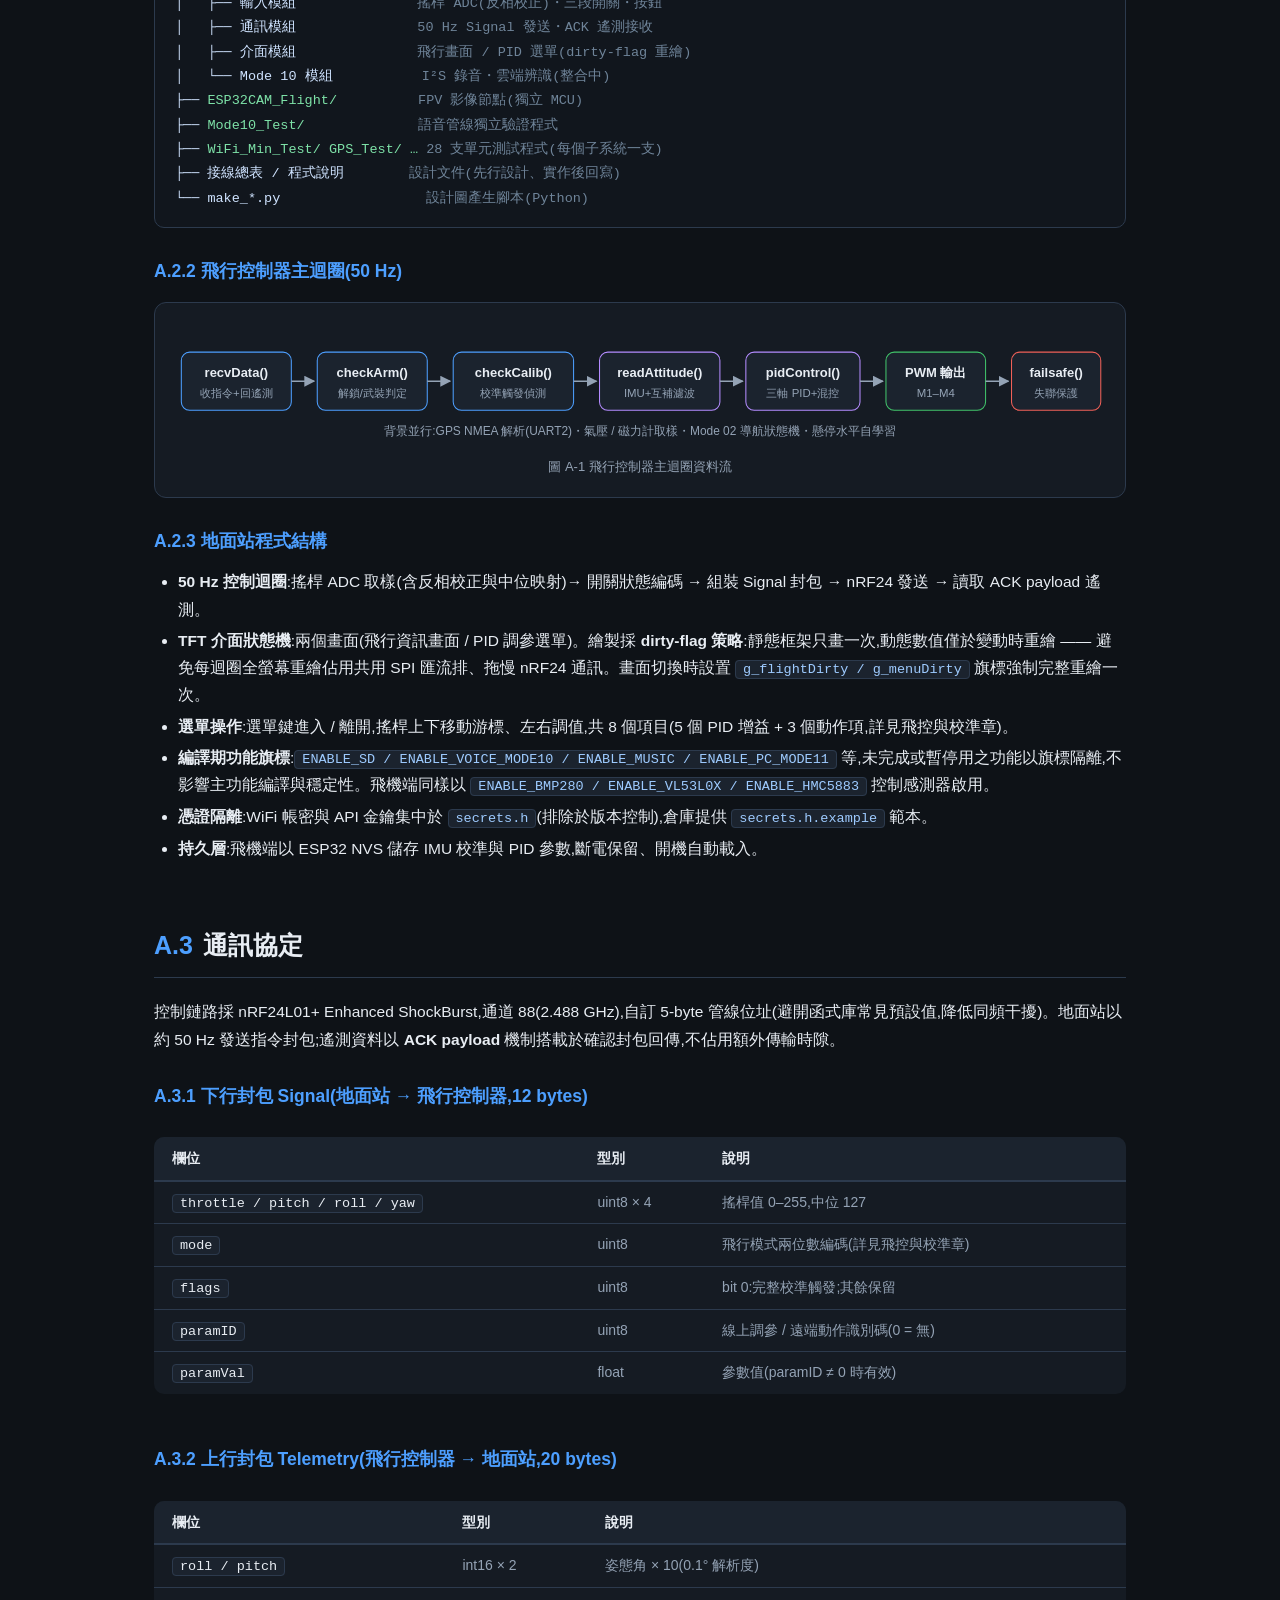
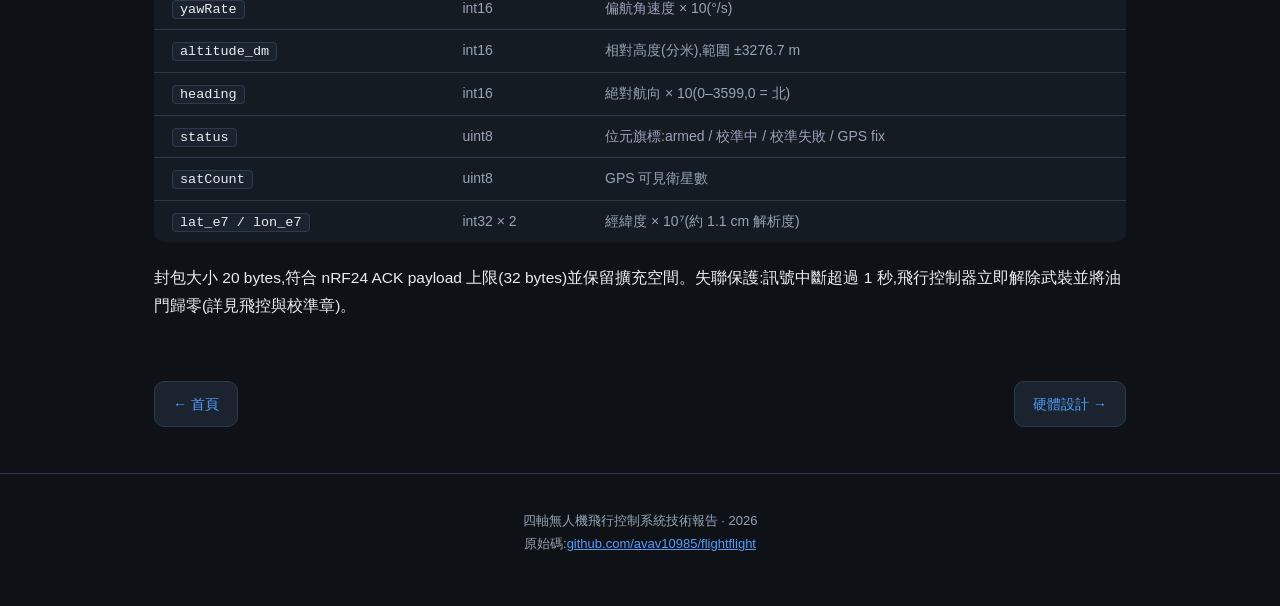
==== commit 91c34dba: "加 README + VL53L0X 更新為 4 顆 + 未來工作補預定項目 - README.md:repo 首頁介紹(系統組成/主要功能/倉庫結構/   編譯需求/安全注意/開發狀態),連到 Gi" ====
--- a/docs/architecture.html
+++ b/docs/architecture.html
@@ -49,7 +49,7 @@
       <div class="node" data-k="fc">LOLIN D32 飛控主程式 <small>ESP32・濾波・PID・混控・導航狀態機</small></div>
       <div class="node" data-k="imu">MPU-6050 IMU <small>I²C・姿態量測來源</small></div>
       <div class="node" data-k="gps">NEO-6M GPS <small>UART・定位與導航</small></div>
-      <div class="node" data-k="baro">BMP280 / VL53L0X ×2 <small>氣壓定高・雷射近距(預留)</small></div>
+      <div class="node" data-k="baro">BMP280 / VL53L0X ×4 <small>氣壓定高・雷射測距避障(硬體已就緒)</small></div>
       <div class="node" data-k="mag">QMC5883 磁力計 <small>絕對航向・抑制陀螺漂移</small></div>
       <div class="node" data-k="motor">動力輸出 ×4 <small>MOSFET PWM・X 型混控</small></div>
       <div class="node" data-k="cam">ESP32-CAM <small>獨立節點・WiFi 即時影像</small></div>
@@ -209,8 +209,8 @@
     "校準資料(陀螺零偏、水平基準)存於 NVS,斷電保留;校準程序含動作偵測拒寫機制。詳見飛控與校準章。"],
   gps: ["NEO-6M 衛星定位模組",
     "UART @ 9600 bps,NMEA 解析取得經緯度(×10⁷ 定點數)、衛星數與訊號強度。Mode 02 之距離 / 方位角計算與導航狀態機已完成,待接入 PID 設定點。", ""],
-  baro: ["BMP280 氣壓計 + VL53L0X 雷射測距 × 2",
-    "氣壓計提供相對高度估計(定高用);雷射測距經 TCA9548A I²C 多工器掛載兩顆(近地 / 避障用)。硬體與驅動均已就緒,等待高度控制環實作。", ""],
+  baro: ["BMP280 氣壓計 + VL53L0X 雷射測距 × 4",
+    "氣壓計提供相對高度估計(定高用);雷射測距經 TCA9548A I²C 多工器掛載四顆(近地高度 + 多方向避障)。硬體已全數安裝、驅動就緒,等待高度控制環與避障邏輯實作。", ""],
   mag: ["QMC5883 磁力計(GY-271)",
     "提供絕對航向參考。韌體自動偵測三種常見晶片變體(HMC5883L 0x1E / QMC5883 0x0D / QMC5883P 0x2C)。偏航軸互補濾波以其讀值抑制陀螺積分漂移,為 GPS 導航之航向基準。", ""],
   motor: ["動力輸出(空心杯馬達 × 4)",
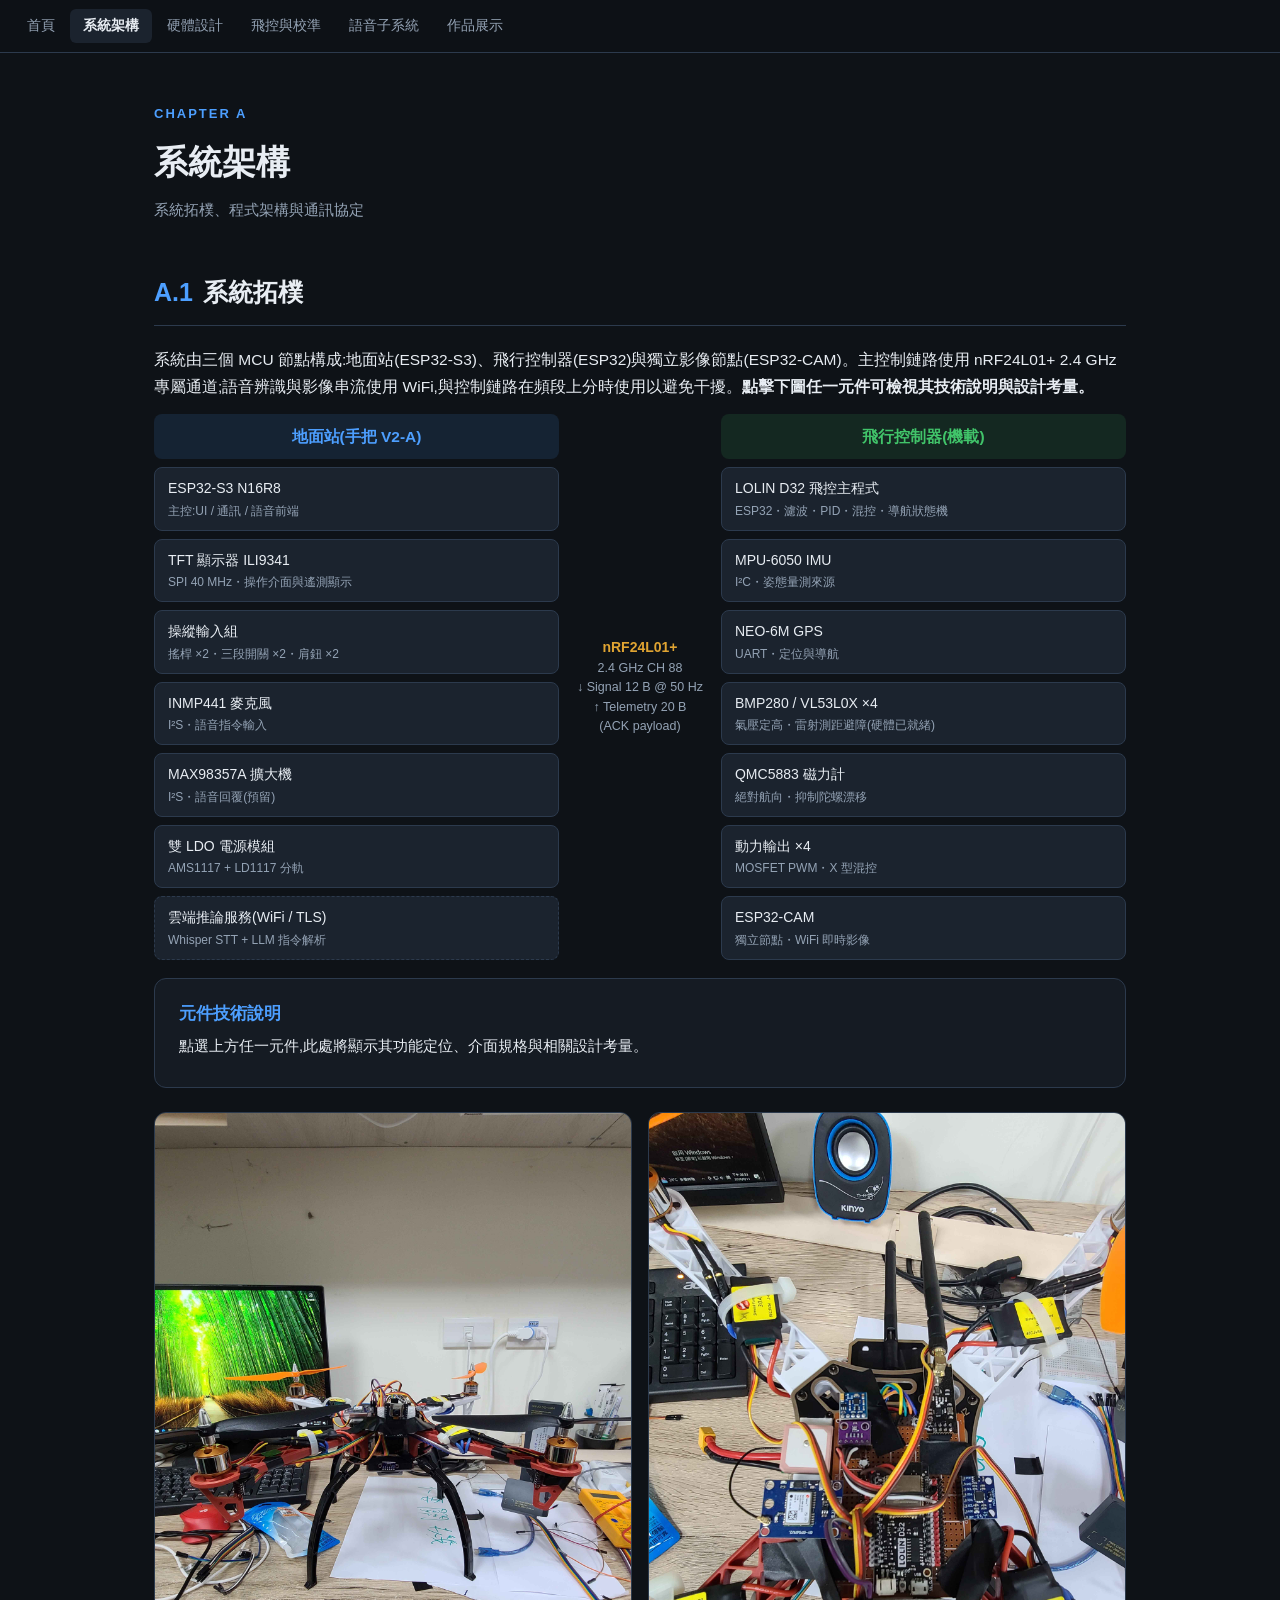
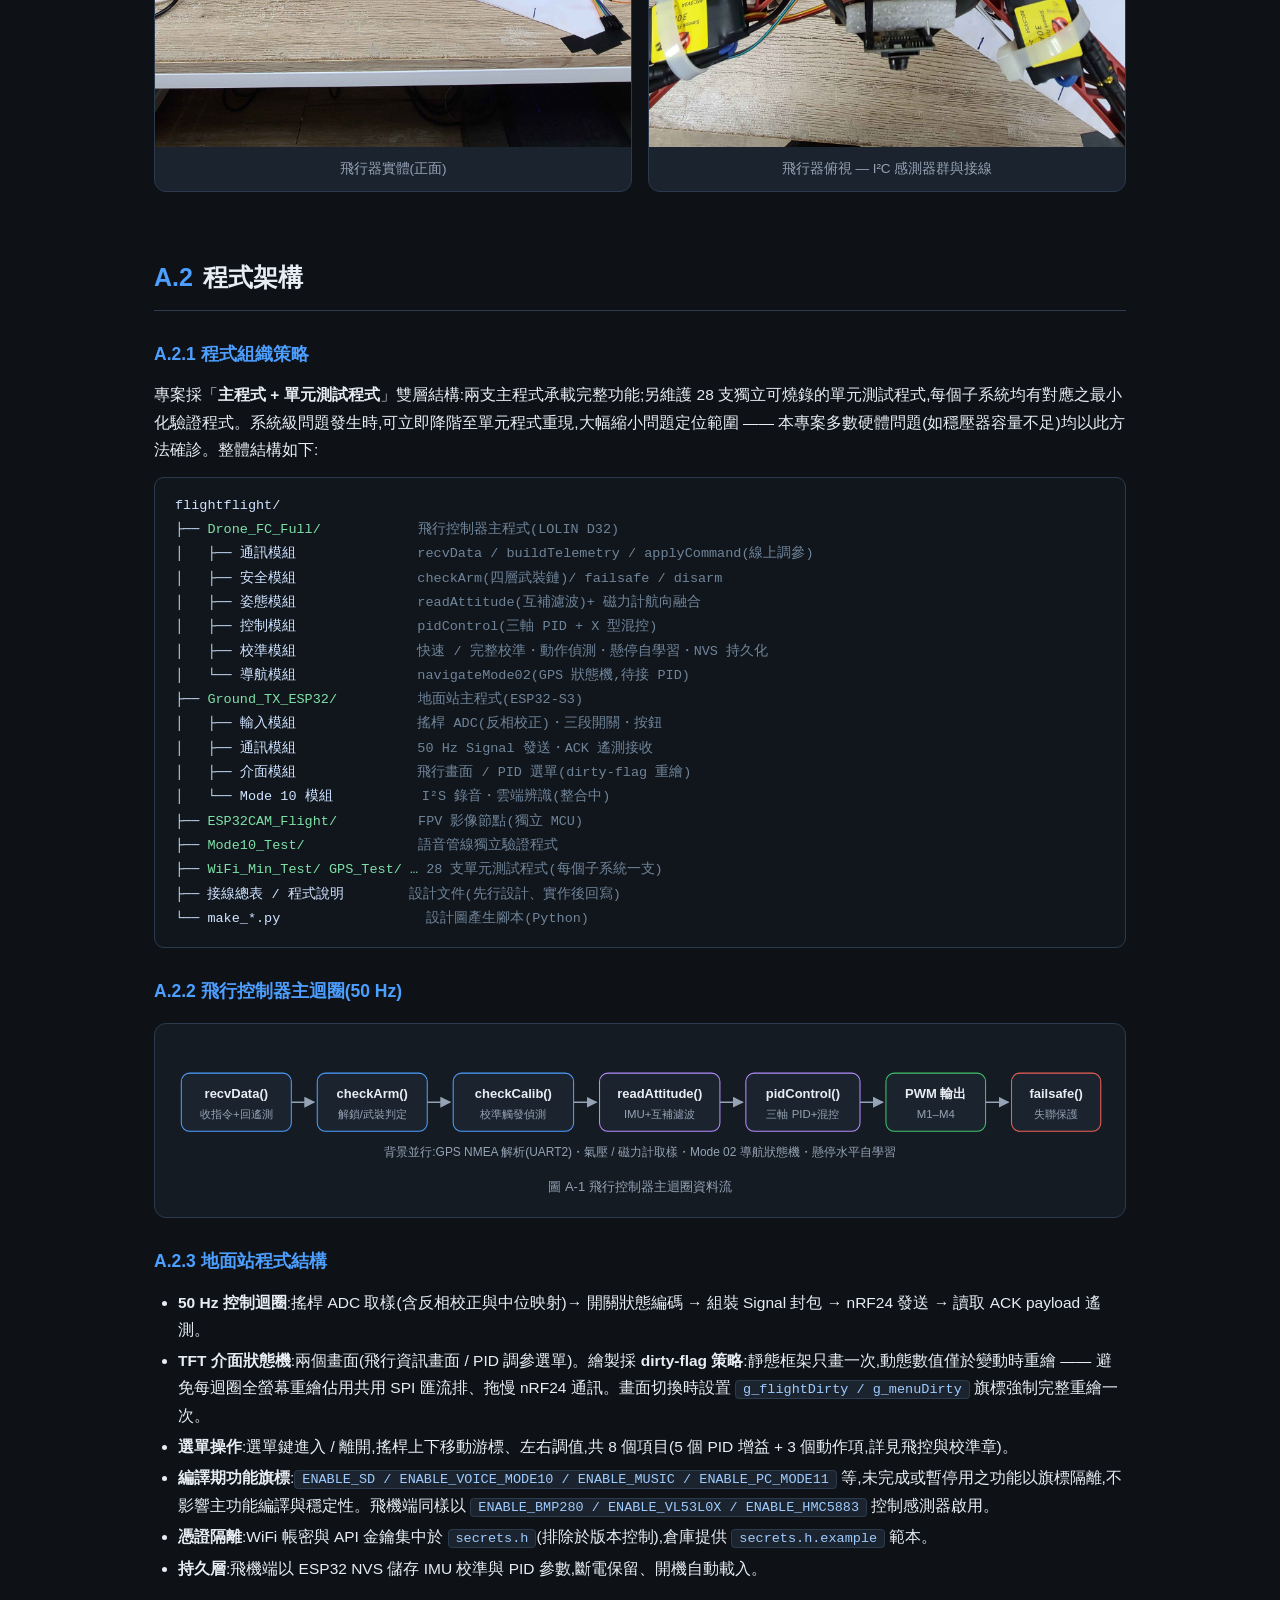
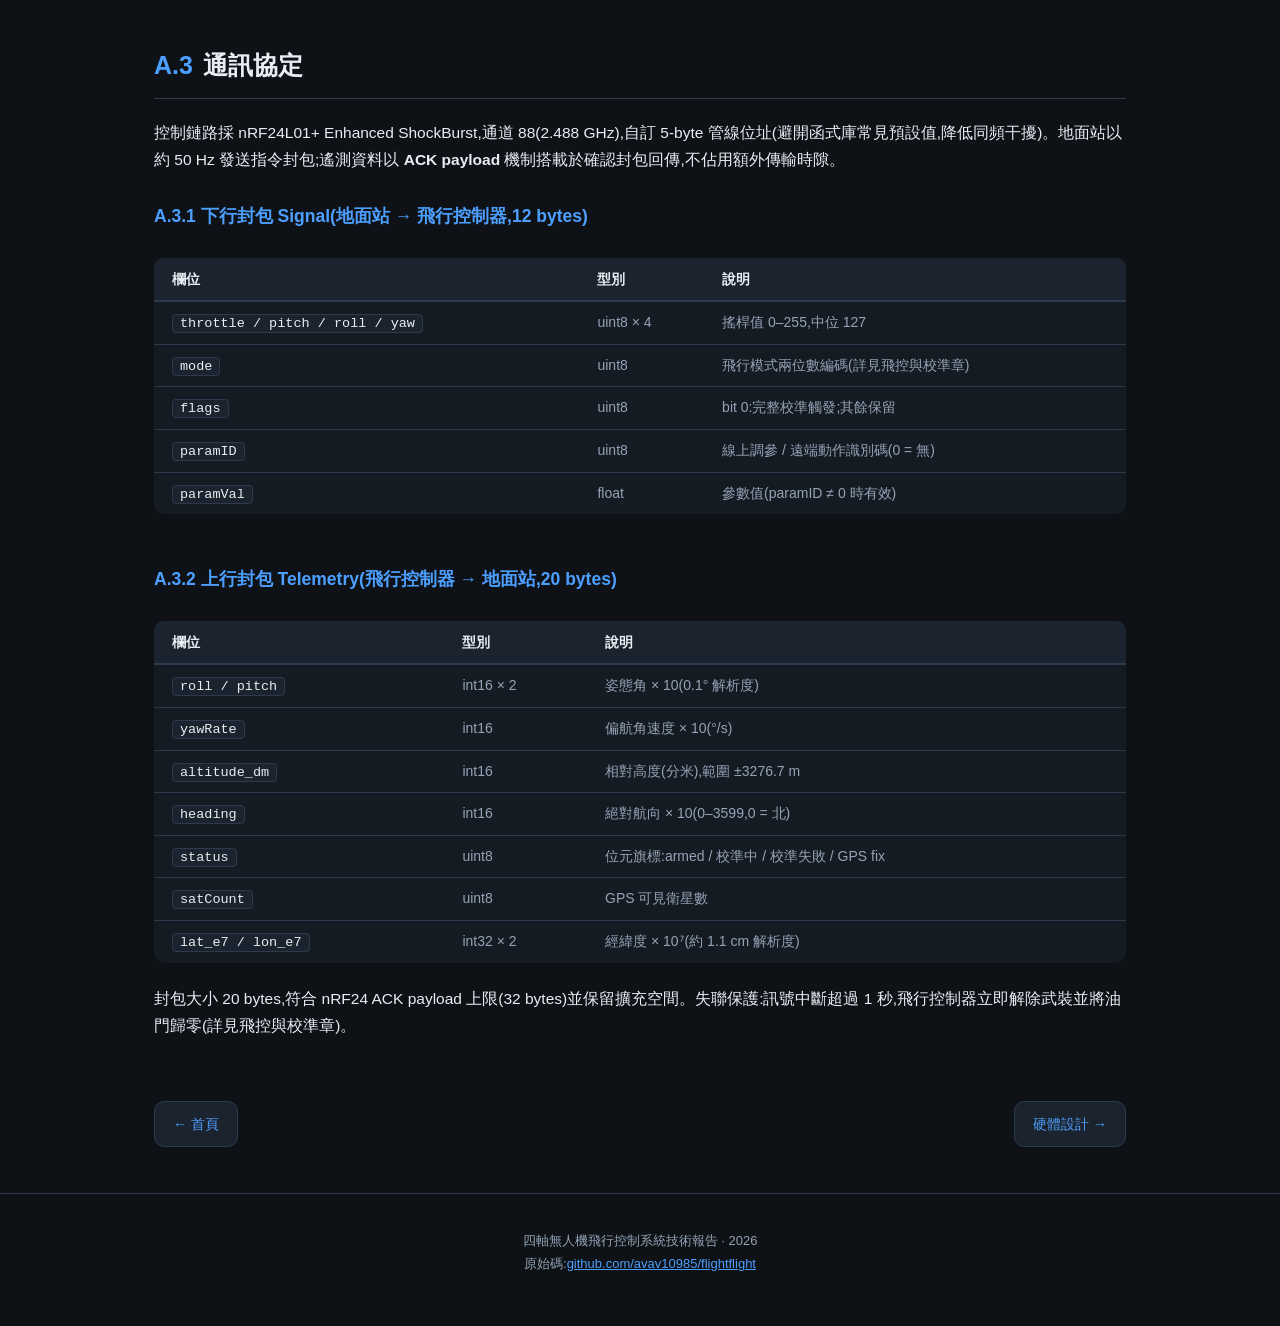
==== commit fcb40066: "docs:照片轉正 + 分配到對應章節 - mode00/mode01/pid-menu/boot-screen 四張逆時針轉 90°(原檔   螢幕文字橫躺) - 照片分配:架構章放飛機正面/俯視、" ====
--- a/docs/architecture.html
+++ b/docs/architecture.html
@@ -59,6 +59,11 @@
   <div class="arch-detail" id="archDetail">
     <h4>元件技術說明</h4>
     <p>點選上方任一元件,此處將顯示其功能定位、介面規格與相關設計考量。</p>
+  </div>
+
+  <div class="media-grid" style="margin-top:24px">
+    <figure><img src="media/drone-front.jpg" alt="飛行器正面" loading="lazy"><figcaption>飛行器實體(正面)</figcaption></figure>
+    <figure><img src="media/drone-top.jpg" alt="飛行器俯視" loading="lazy"><figcaption>飛行器俯視 — I²C 感測器群與接線</figcaption></figure>
   </div>
 </section>
 
--- a/docs/style.css
+++ b/docs/style.css
@@ -94,7 +94,16 @@
 header.cover {
   max-width: 1020px; margin: 0 auto; padding: 80px 24px 50px;
   border-bottom: 2px solid var(--line);
-}
+  display: flex; justify-content: space-between; align-items: flex-start; gap: 30px;
+}
+header.cover .cover-text { flex: 1; }
+header.cover .cover-qr { text-align: center; flex-shrink: 0; }
+header.cover .cover-qr img {
+  width: 140px; height: 140px; border-radius: 10px; display: block;
+  border: 6px solid #fff;
+}
+header.cover .cover-qr span { display: block; color: var(--dim); font-size: 12px; margin-top: 8px; }
+@media (max-width: 640px) { header.cover { flex-direction: column; } header.cover .cover-qr { align-self: center; } }
 header.cover .doc-type { color: var(--accent); font-size: 14px; letter-spacing: 3px; font-weight: 700; }
 header.cover h1 { font-size: clamp(26px, 4.5vw, 40px); font-weight: 900; margin: 10px 0 6px; line-height: 1.35; }
 header.cover .subtitle { color: var(--dim); font-size: clamp(14px, 2.2vw, 17px); }
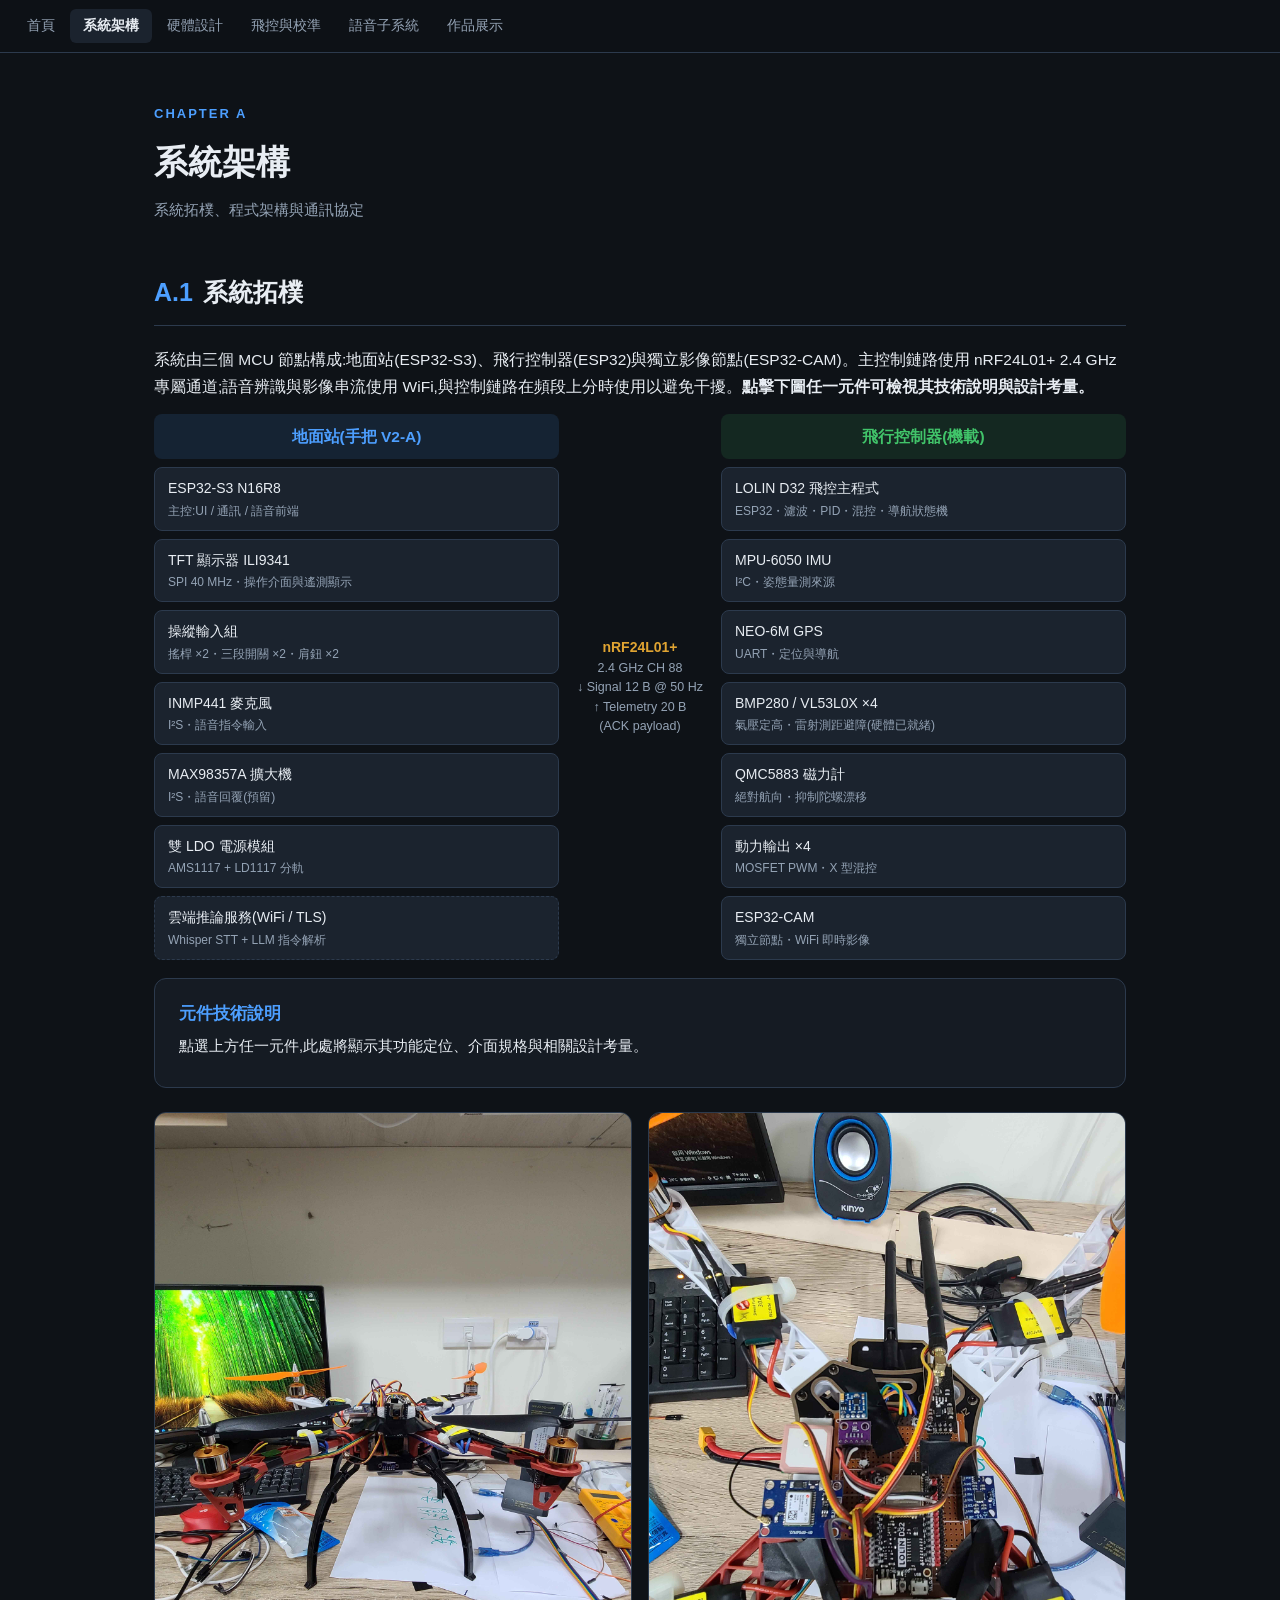
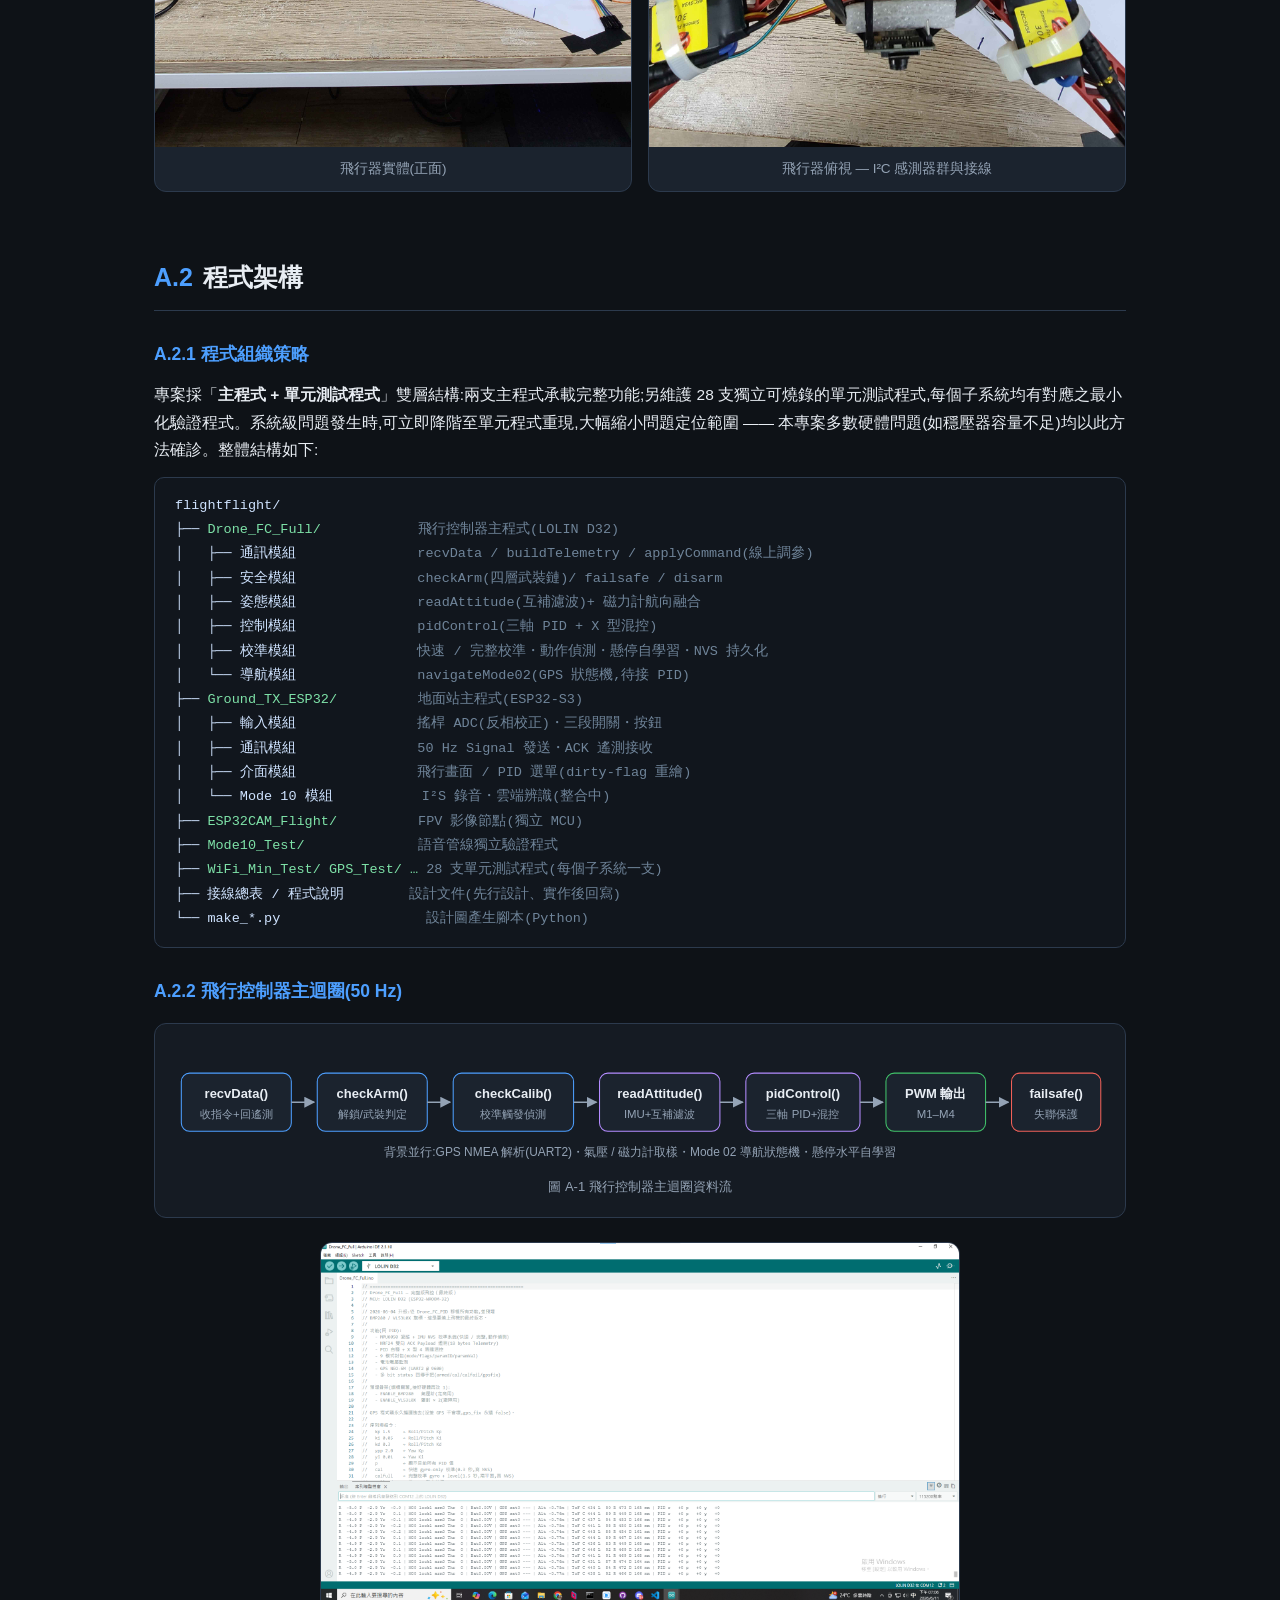
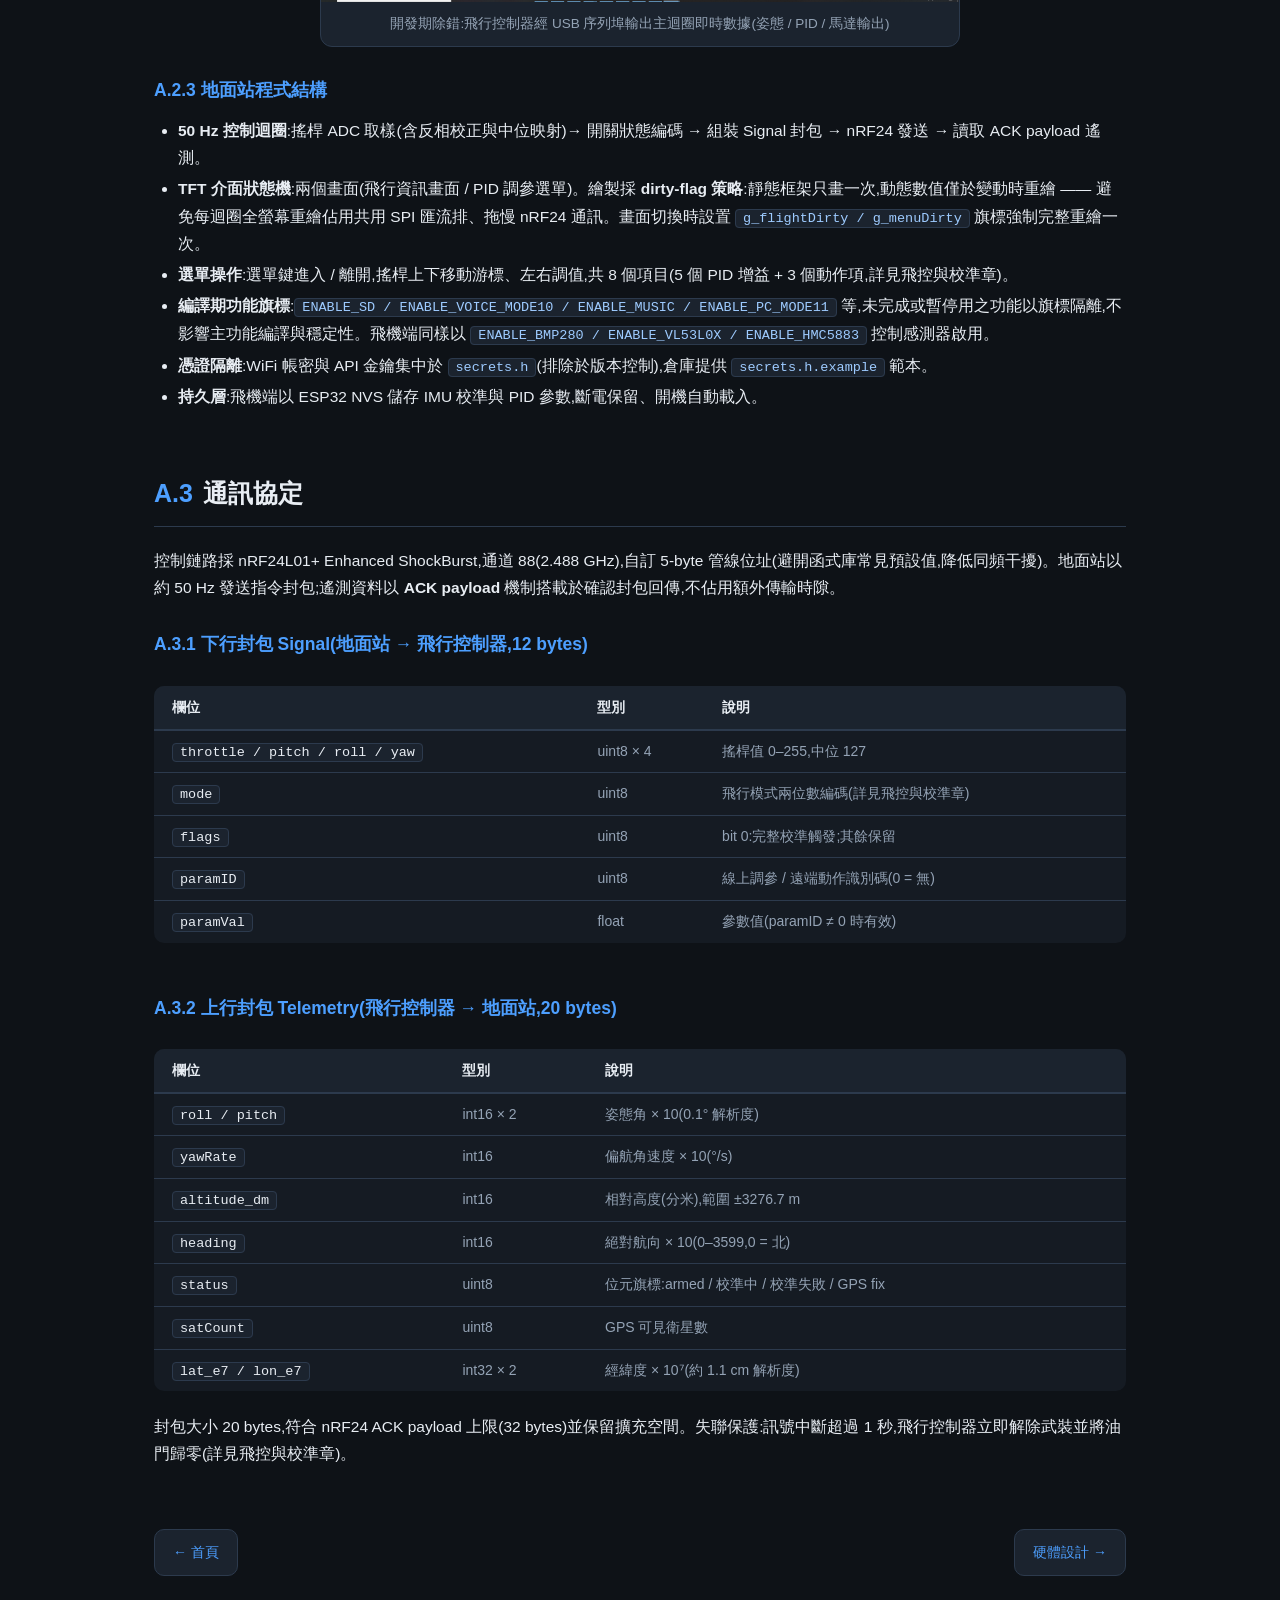
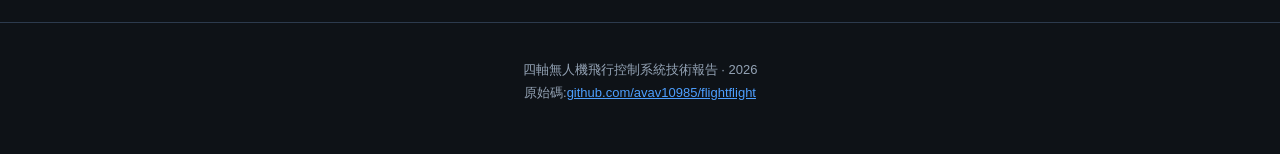
==== commit caaaa084: "新增 NES_Test(紅白機模擬器)+ 飛機端序列埠數據截圖入架構章 NES_Test(arduino-nofrendo 移植,編譯通過 571KB): - 顯示:Arduino_GFX ILI93" ====
--- a/docs/architecture.html
+++ b/docs/architecture.html
@@ -134,6 +134,11 @@
     </svg>
     <div class="cap">圖 A-1 飛行控制器主迴圈資料流</div>
   </div>
+
+  <figure style="max-width:640px;margin:18px auto;background:var(--card);border:1px solid var(--line);border-radius:12px;overflow:hidden">
+    <img src="media/drone-serial.png" alt="飛機端序列埠數據" style="width:100%;display:block" loading="lazy">
+    <figcaption style="padding:10px 14px;font-size:13.5px;color:var(--dim);text-align:center">開發期除錯:飛行控制器經 USB 序列埠輸出主迴圈即時數據(姿態 / PID / 馬達輸出)</figcaption>
+  </figure>
 
   <h3>A.2.3 地面站程式結構</h3>
   <ul>
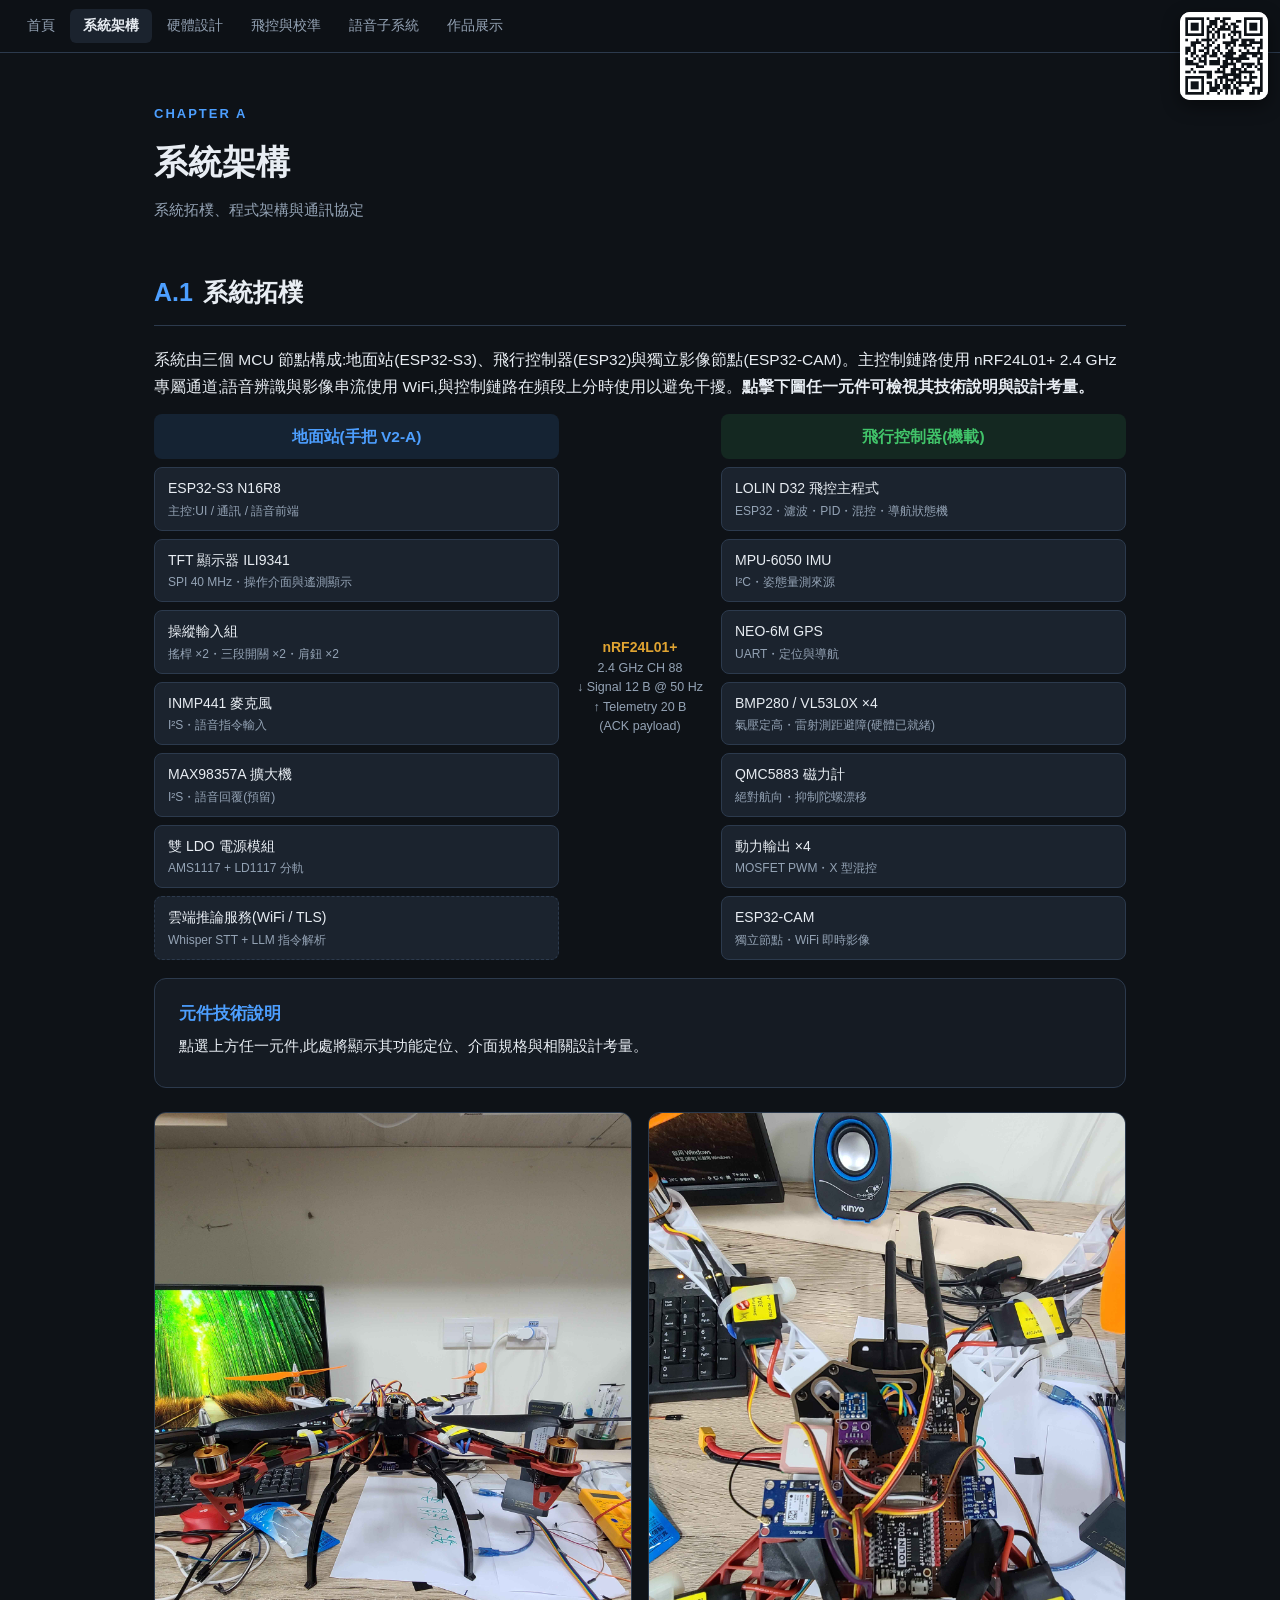
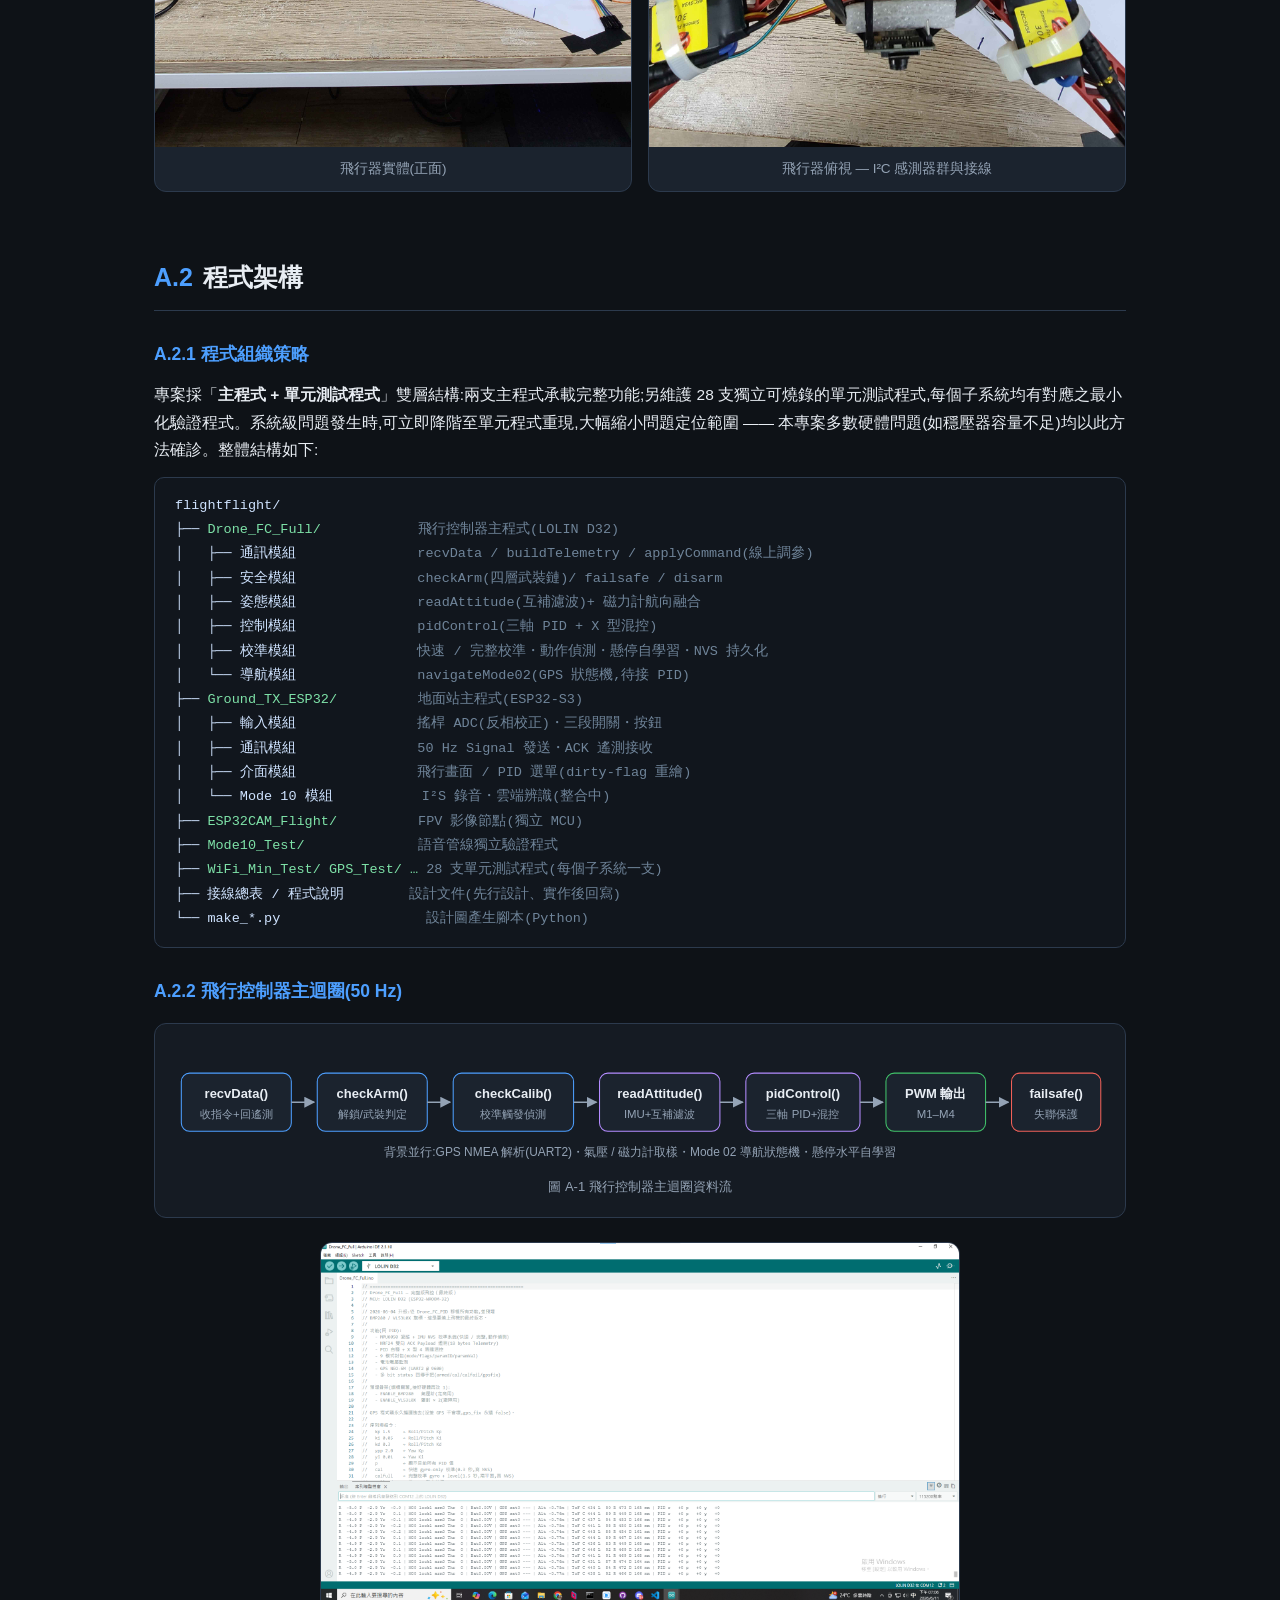
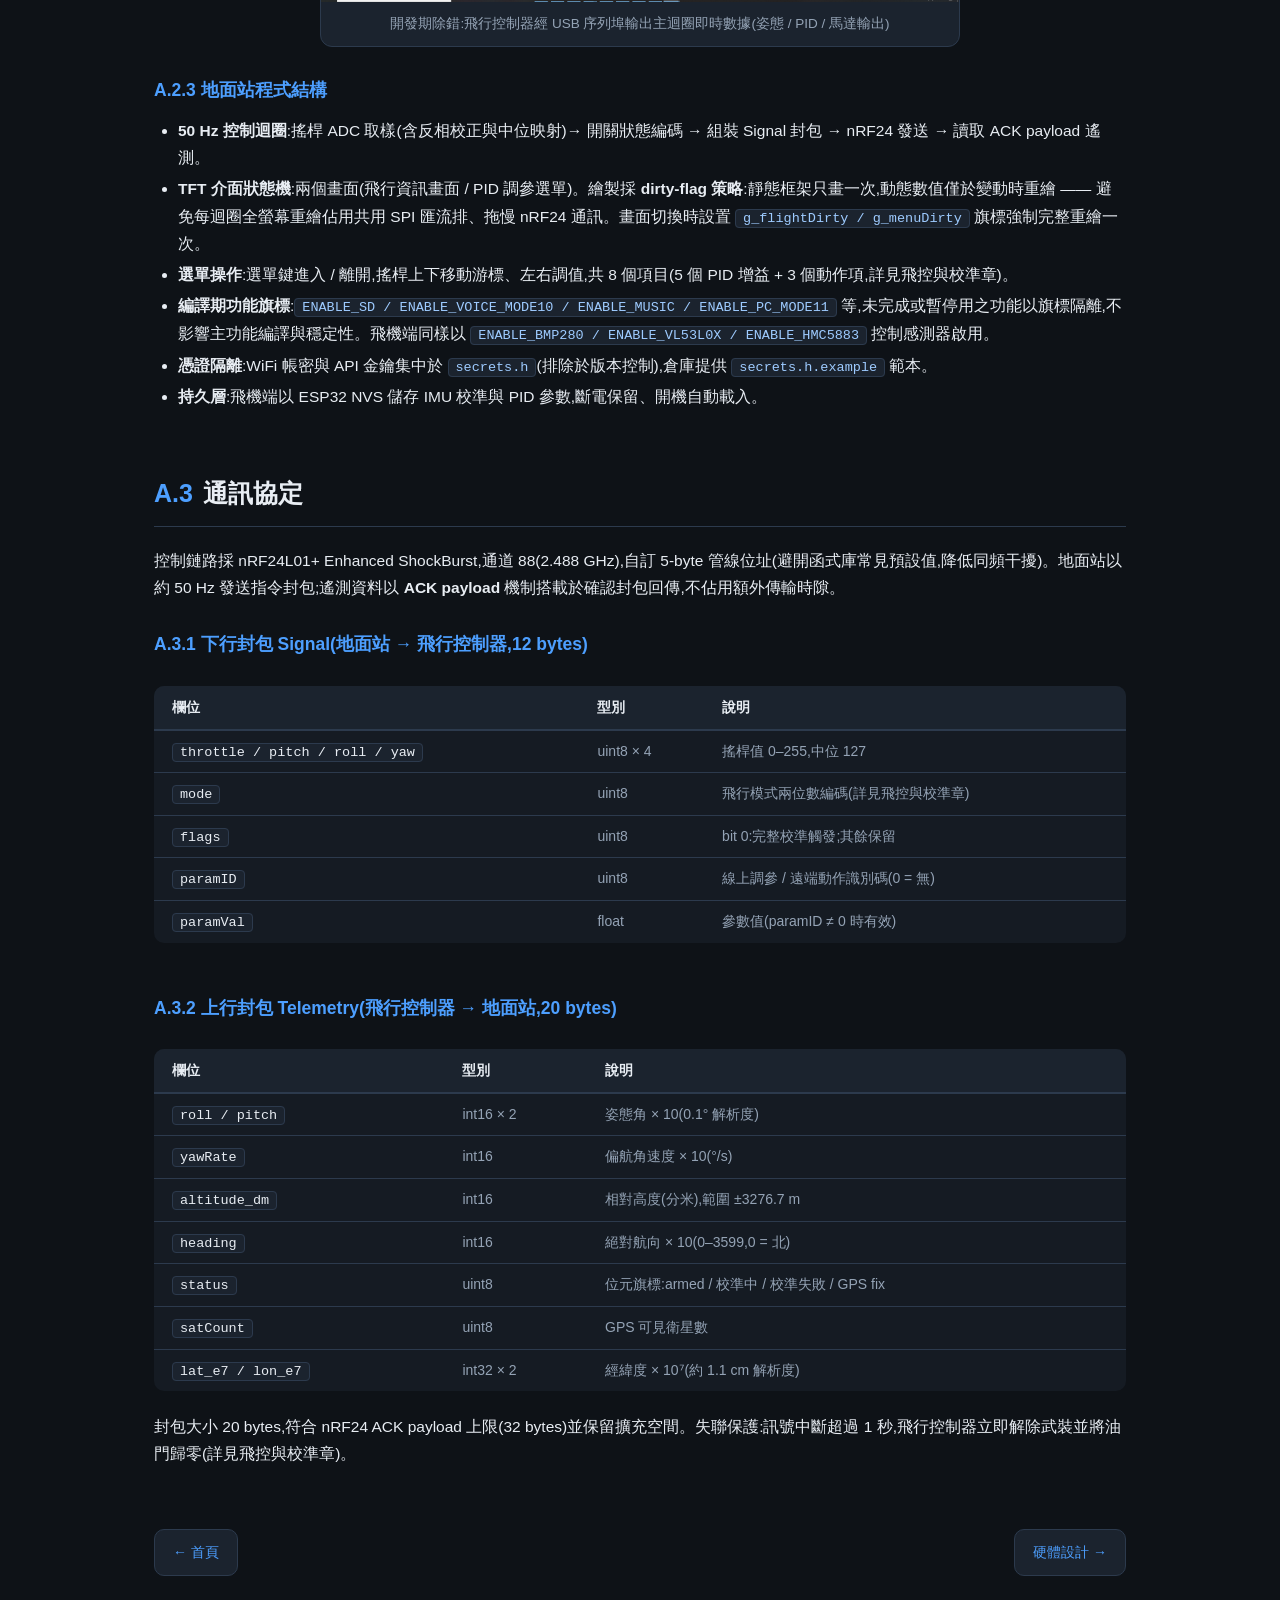
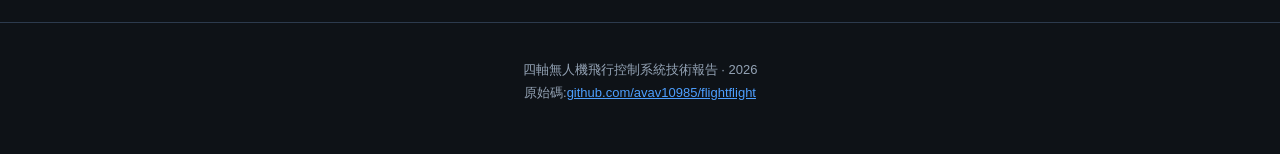
==== commit 25f30143: "QRcode常駐右上角" ====
--- a/docs/architecture.html
+++ b/docs/architecture.html
@@ -7,6 +7,12 @@
 <link rel="stylesheet" href="style.css">
 </head>
 <body>
+
+<div class="qr-fixed">
+  <a href="index.html" title="本報告網址">
+    <img src="qr.png" alt="本報告網址 QR code">
+  </a>
+</div>
 
 <nav>
   <a href="index.html">首頁</a>
--- a/docs/style.css
+++ b/docs/style.css
@@ -209,3 +209,13 @@
   padding: 36px 20px 50px; border-top: 1px solid var(--line); margin-top: 46px;
 }
 footer a { color: var(--accent); }
+
+/* ===== 固定右上角 QR ===== */
+.qr-fixed {
+  position: fixed; top: 12px; right: 12px; z-index: 1200;
+  width: 88px; height: 88px; border-radius: 10px; overflow: hidden;
+  box-shadow: 0 6px 18px rgba(0,0,0,.45); background: #fff;
+  display: flex; align-items: center; justify-content: center;
+}
+.qr-fixed img { width: 100%; height: 100%; object-fit: cover; display: block; }
+@media (max-width: 640px) { .qr-fixed { width: 64px; height: 64px; top: 10px; right: 10px; } }
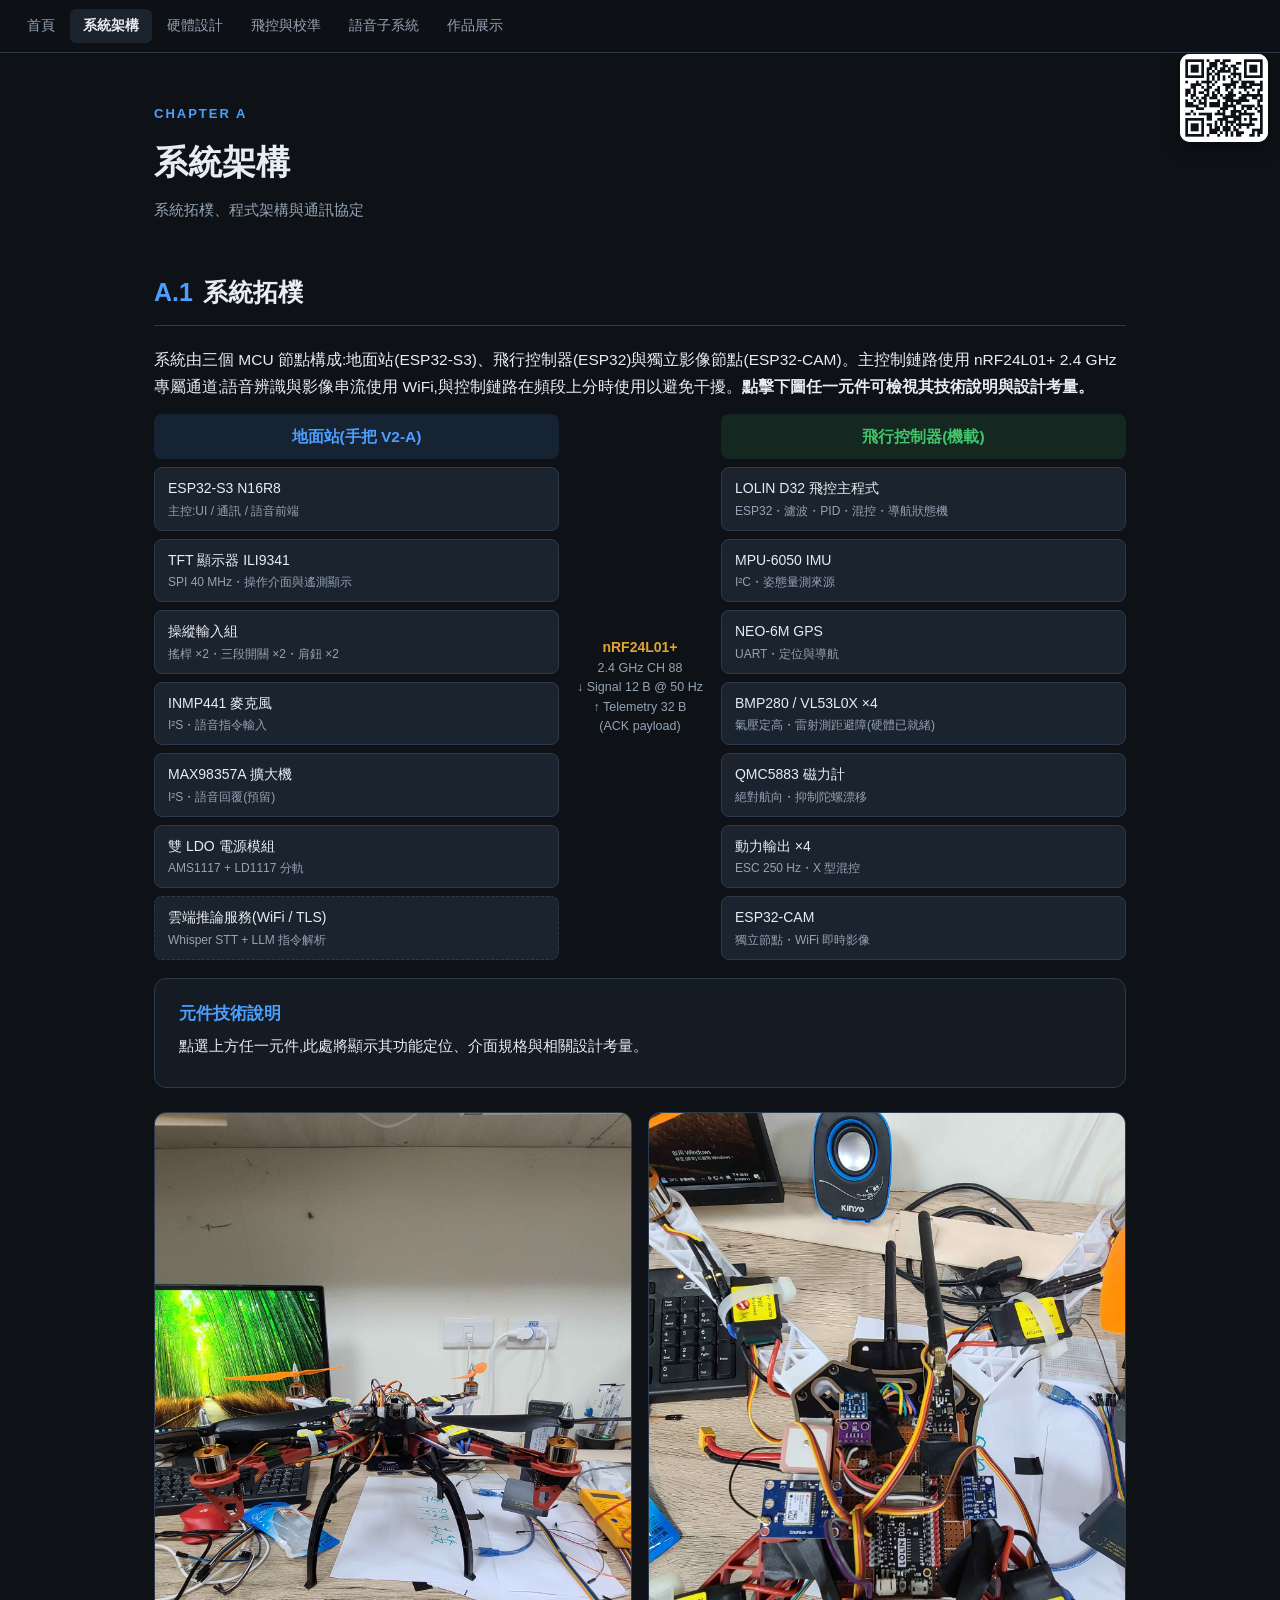
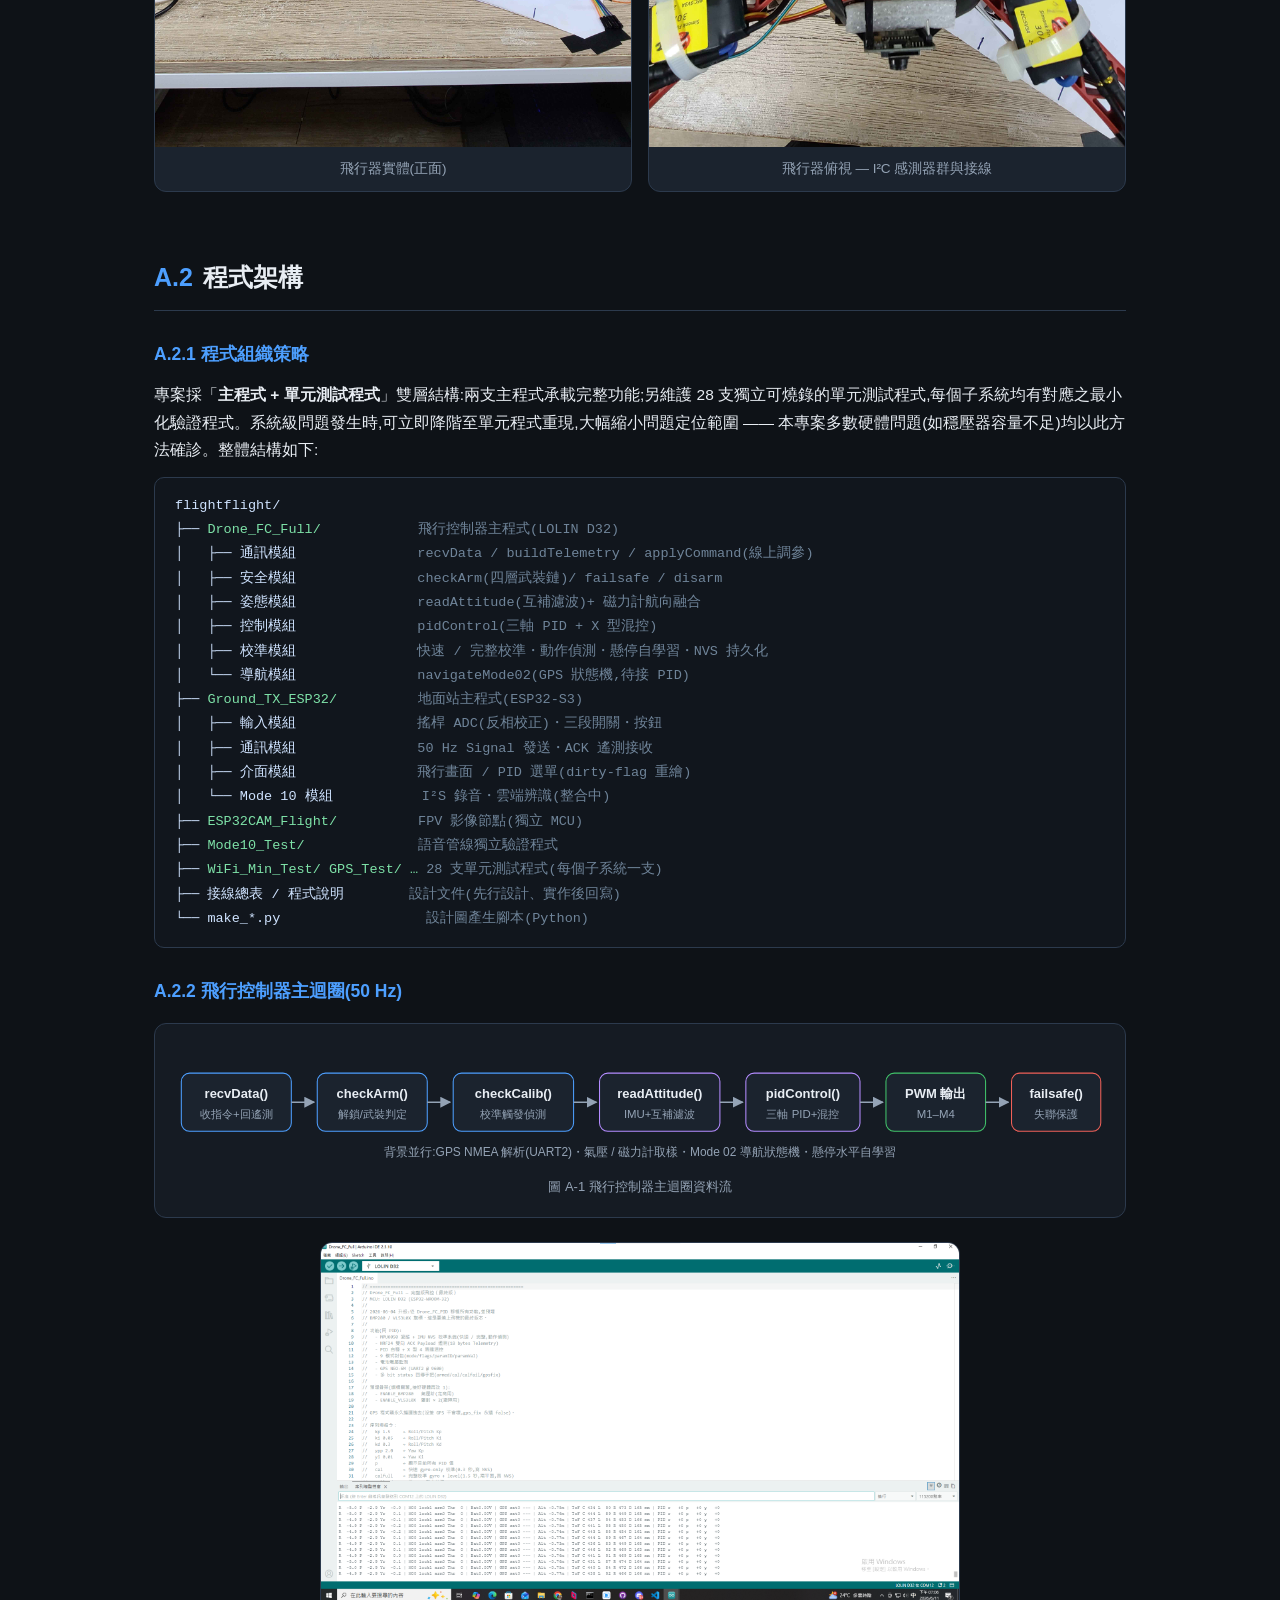
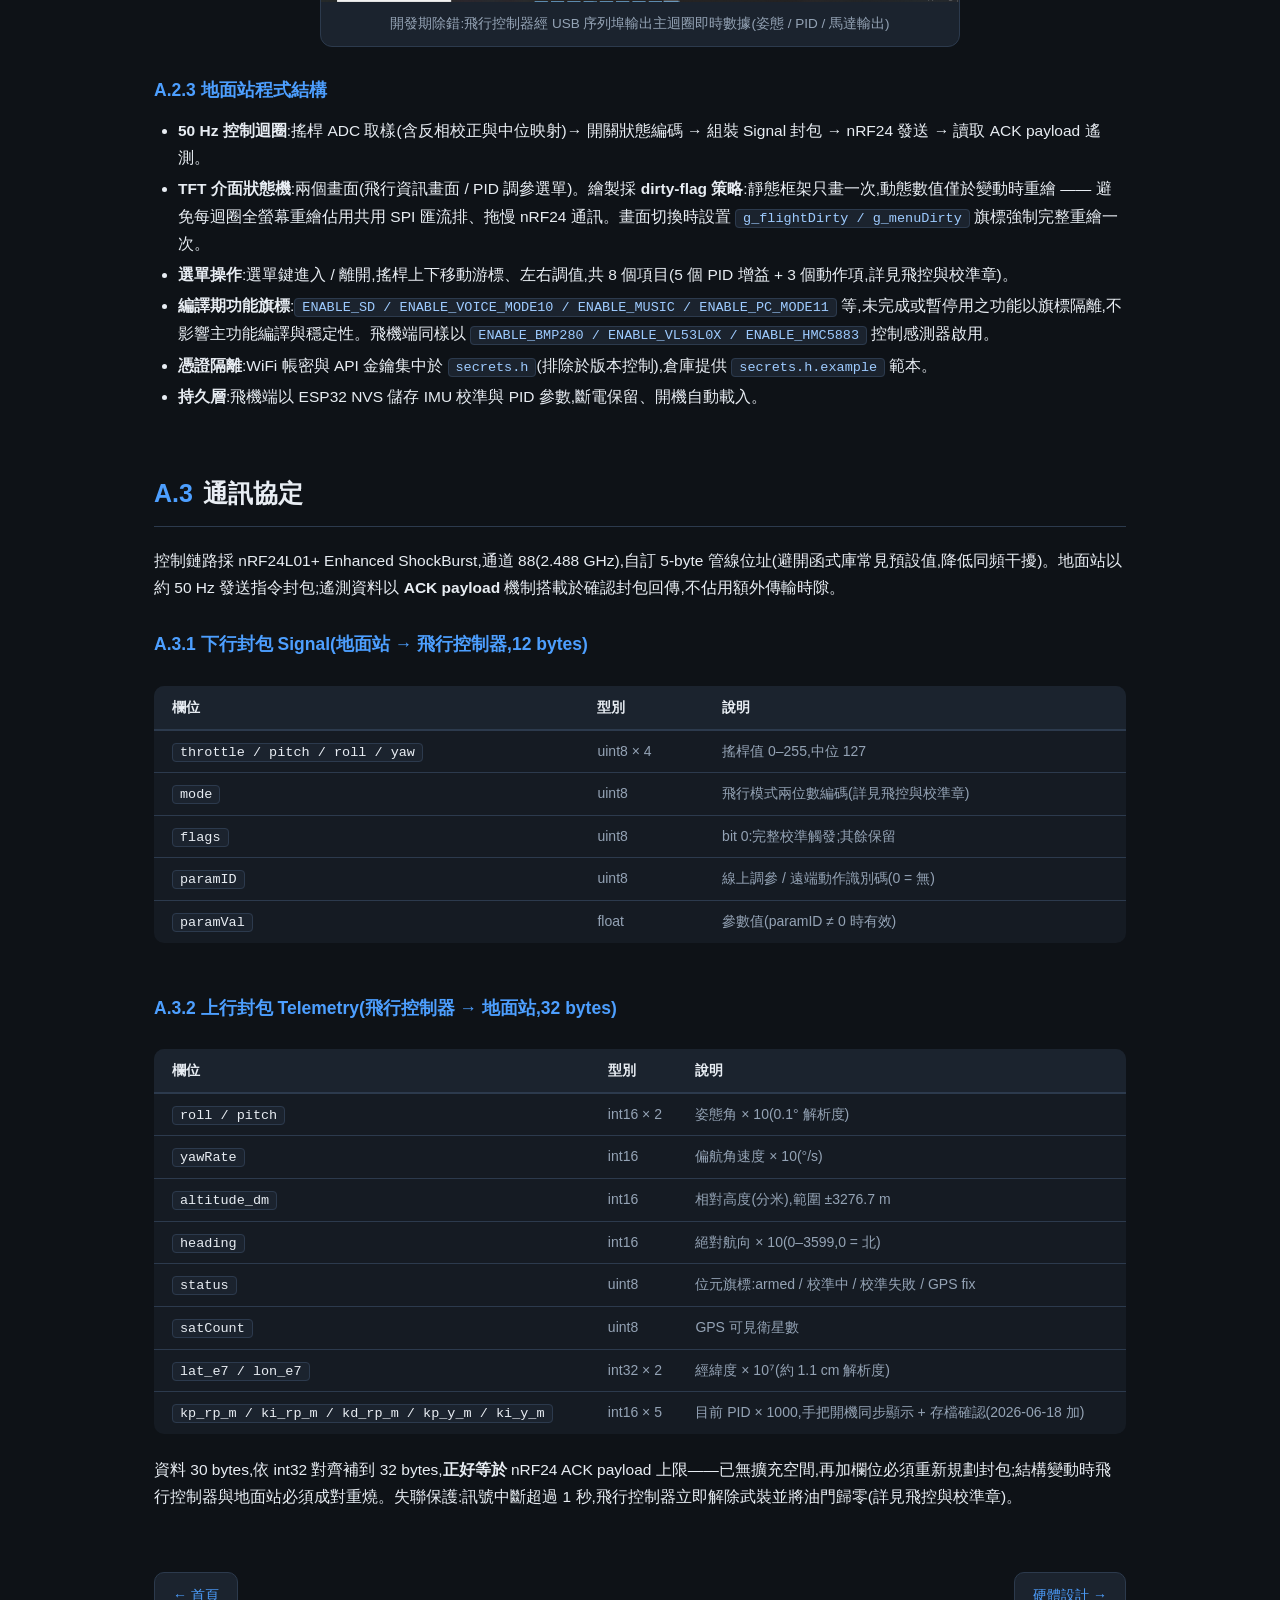
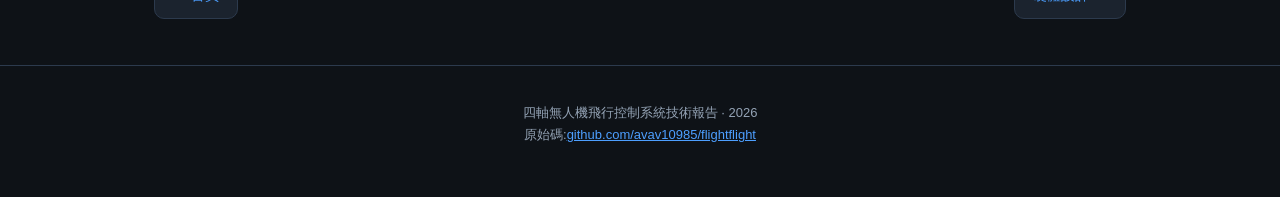
==== commit 09c786ba: "文件對齊程式碼:mode 編碼、ESC 250Hz、nRF24 ch88、Telemetry 32B - README / docs×3 / 文件×3 依韌體修正矛盾描述 - CLAUDE.md / " ====
--- a/docs/architecture.html
+++ b/docs/architecture.html
@@ -47,7 +47,7 @@
     </div>
 
     <div class="arch-link">
-      <b>nRF24L01+</b><br>2.4 GHz CH 88<br>↓ Signal 12 B @ 50 Hz<br>↑ Telemetry 20 B<br>(ACK payload)
+      <b>nRF24L01+</b><br>2.4 GHz CH 88<br>↓ Signal 12 B @ 50 Hz<br>↑ Telemetry 32 B<br>(ACK payload)
     </div>
 
     <div class="arch-col col-drone">
@@ -57,7 +57,7 @@
       <div class="node" data-k="gps">NEO-6M GPS <small>UART・定位與導航</small></div>
       <div class="node" data-k="baro">BMP280 / VL53L0X ×4 <small>氣壓定高・雷射測距避障(硬體已就緒)</small></div>
       <div class="node" data-k="mag">QMC5883 磁力計 <small>絕對航向・抑制陀螺漂移</small></div>
-      <div class="node" data-k="motor">動力輸出 ×4 <small>MOSFET PWM・X 型混控</small></div>
+      <div class="node" data-k="motor">動力輸出 ×4 <small>ESC 250 Hz・X 型混控</small></div>
       <div class="node" data-k="cam">ESP32-CAM <small>獨立節點・WiFi 即時影像</small></div>
     </div>
   </div>
@@ -172,7 +172,7 @@
     <tr><td><code>paramVal</code></td><td>float</td><td>參數值(paramID ≠ 0 時有效)</td></tr>
   </table></div>
 
-  <h3>A.3.2 上行封包 Telemetry(飛行控制器 → 地面站,20 bytes)</h3>
+  <h3>A.3.2 上行封包 Telemetry(飛行控制器 → 地面站,32 bytes)</h3>
   <div class="table-scroll"><table>
     <tr><th>欄位</th><th>型別</th><th>說明</th></tr>
     <tr><td><code>roll / pitch</code></td><td>int16 × 2</td><td>姿態角 × 10(0.1° 解析度)</td></tr>
@@ -182,8 +182,9 @@
     <tr><td><code>status</code></td><td>uint8</td><td>位元旗標:armed / 校準中 / 校準失敗 / GPS fix</td></tr>
     <tr><td><code>satCount</code></td><td>uint8</td><td>GPS 可見衛星數</td></tr>
     <tr><td><code>lat_e7 / lon_e7</code></td><td>int32 × 2</td><td>經緯度 × 10⁷(約 1.1 cm 解析度)</td></tr>
+    <tr><td><code>kp_rp_m / ki_rp_m / kd_rp_m / kp_y_m / ki_y_m</code></td><td>int16 × 5</td><td>目前 PID × 1000,手把開機同步顯示 + 存檔確認(2026-06-18 加)</td></tr>
   </table></div>
-  <p>封包大小 20 bytes,符合 nRF24 ACK payload 上限(32 bytes)並保留擴充空間。失聯保護:訊號中斷超過 1 秒,飛行控制器立即解除武裝並將油門歸零(詳見飛控與校準章)。</p>
+  <p>資料 30 bytes,依 int32 對齊補到 32 bytes,<b>正好等於</b> nRF24 ACK payload 上限——已無擴充空間,再加欄位必須重新規劃封包;結構變動時飛行控制器與地面站必須成對重燒。失聯保護:訊號中斷超過 1 秒,飛行控制器立即解除武裝並將油門歸零(詳見飛控與校準章)。</p>
 </section>
 
 <div class="pager">
@@ -229,8 +230,8 @@
     "氣壓計提供相對高度估計(定高用);雷射測距經 TCA9548A I²C 多工器掛載四顆(近地高度 + 多方向避障)。硬體已全數安裝、驅動就緒,等待高度控制環與避障邏輯實作。", ""],
   mag: ["QMC5883 磁力計(GY-271)",
     "提供絕對航向參考。韌體自動偵測三種常見晶片變體(HMC5883L 0x1E / QMC5883 0x0D / QMC5883P 0x2C)。偏航軸互補濾波以其讀值抑制陀螺積分漂移,為 GPS 導航之航向基準。", ""],
-  motor: ["動力輸出(空心杯馬達 × 4)",
-    "MOSFET PWM 直驅,X 型配置混控,輸出限幅 [1000, 2000]。",
+  motor: ["動力輸出(無刷馬達 × 4 + ESC)",
+    "ESP32Servo 驅動 ESC,更新率 250 Hz,X 型配置混控,輸出限幅 [1000, 2000] µs。",
     "調校紀錄:初始 PID 增益過高導致響應過於靈敏,經實飛測試降至保守值並限制最大傾角 20°。"],
   cam: ["ESP32-CAM 影像節點",
     "獨立第三 MCU,WiFi MJPEG 即時串流,固定 IP + mDNS 便於連線,支援飛行中調整畫質。規劃與手機頭部追蹤雲台整合。", ""]
--- a/docs/style.css
+++ b/docs/style.css
@@ -212,10 +212,10 @@
 
 /* ===== 固定右上角 QR ===== */
 .qr-fixed {
-  position: fixed; top: 12px; right: 12px; z-index: 1200;
+  position: fixed; top: 54px; right: 12px; z-index: 90;   /* nav 下方,不壓導覽列 */
   width: 88px; height: 88px; border-radius: 10px; overflow: hidden;
   box-shadow: 0 6px 18px rgba(0,0,0,.45); background: #fff;
   display: flex; align-items: center; justify-content: center;
 }
 .qr-fixed img { width: 100%; height: 100%; object-fit: cover; display: block; }
-@media (max-width: 640px) { .qr-fixed { width: 64px; height: 64px; top: 10px; right: 10px; } }
+@media (max-width: 640px) { .qr-fixed { width: 56px; height: 56px; top: 50px; right: 8px; } }
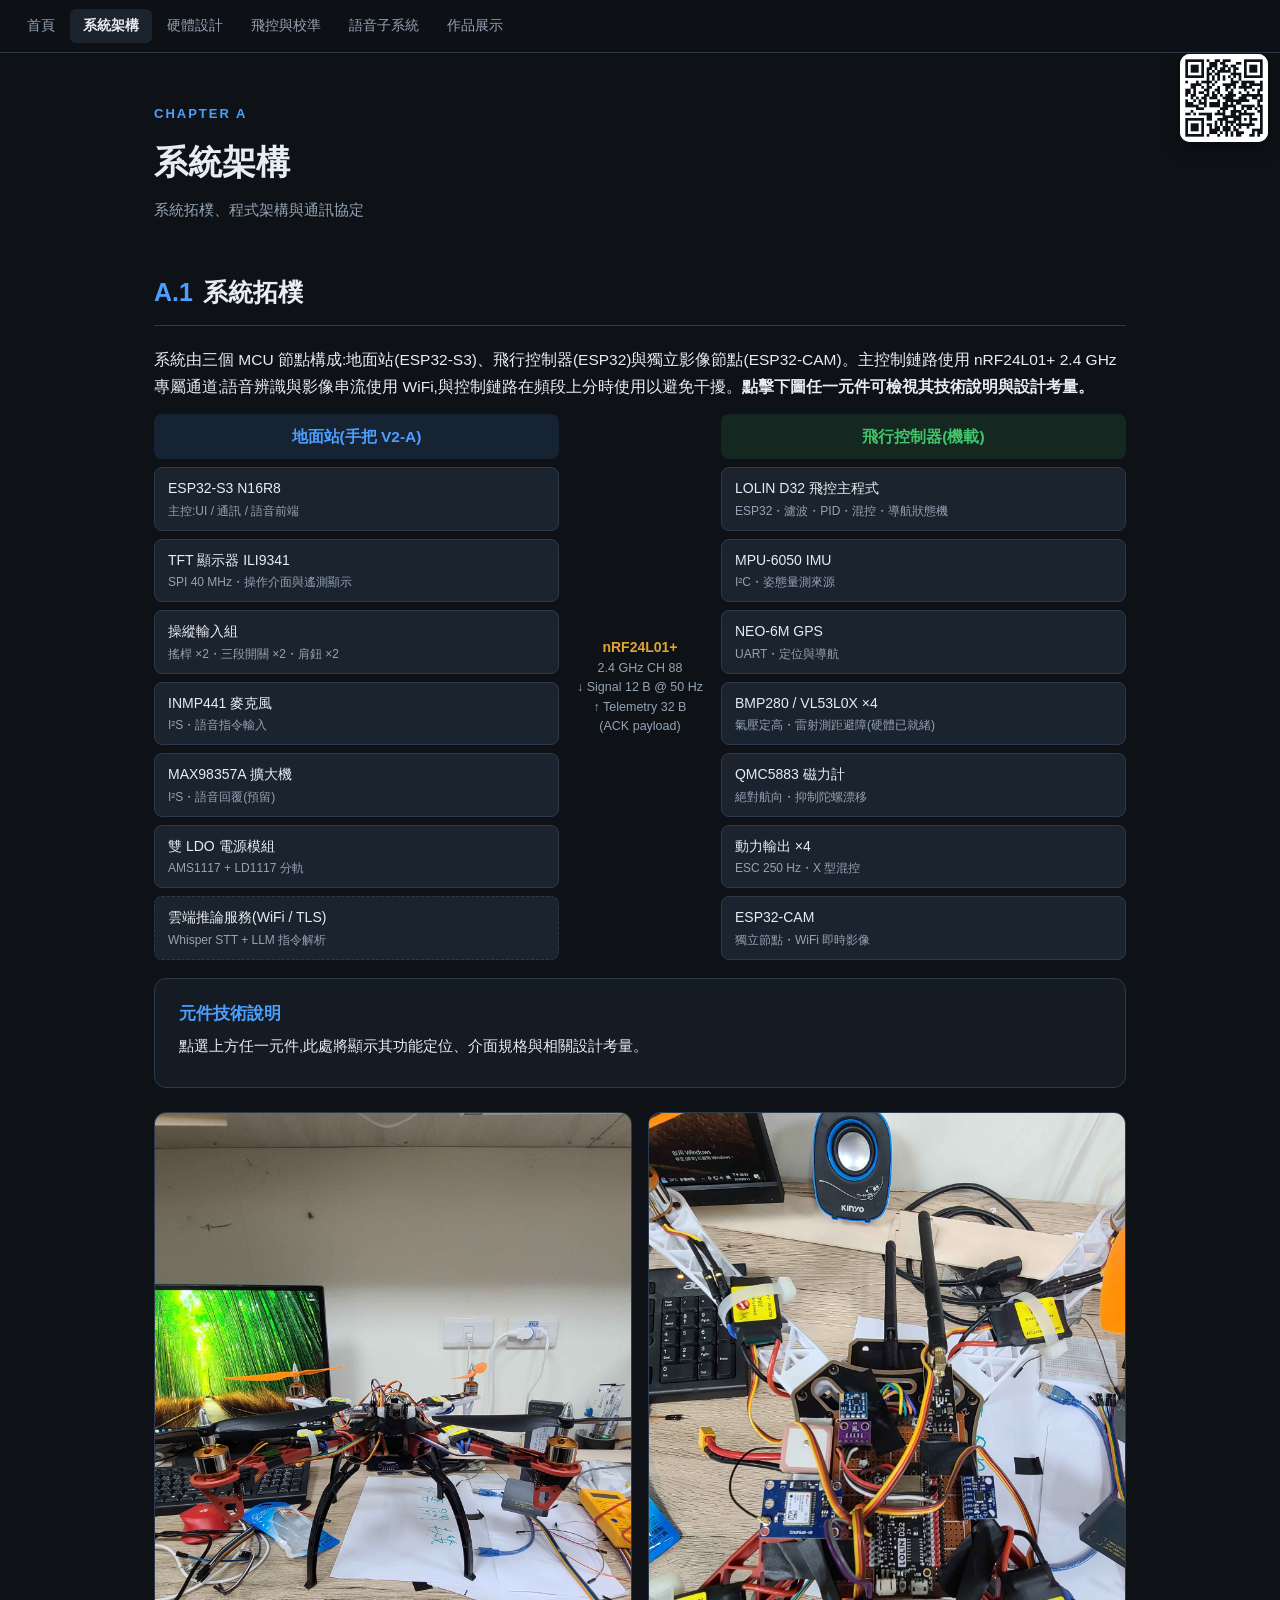
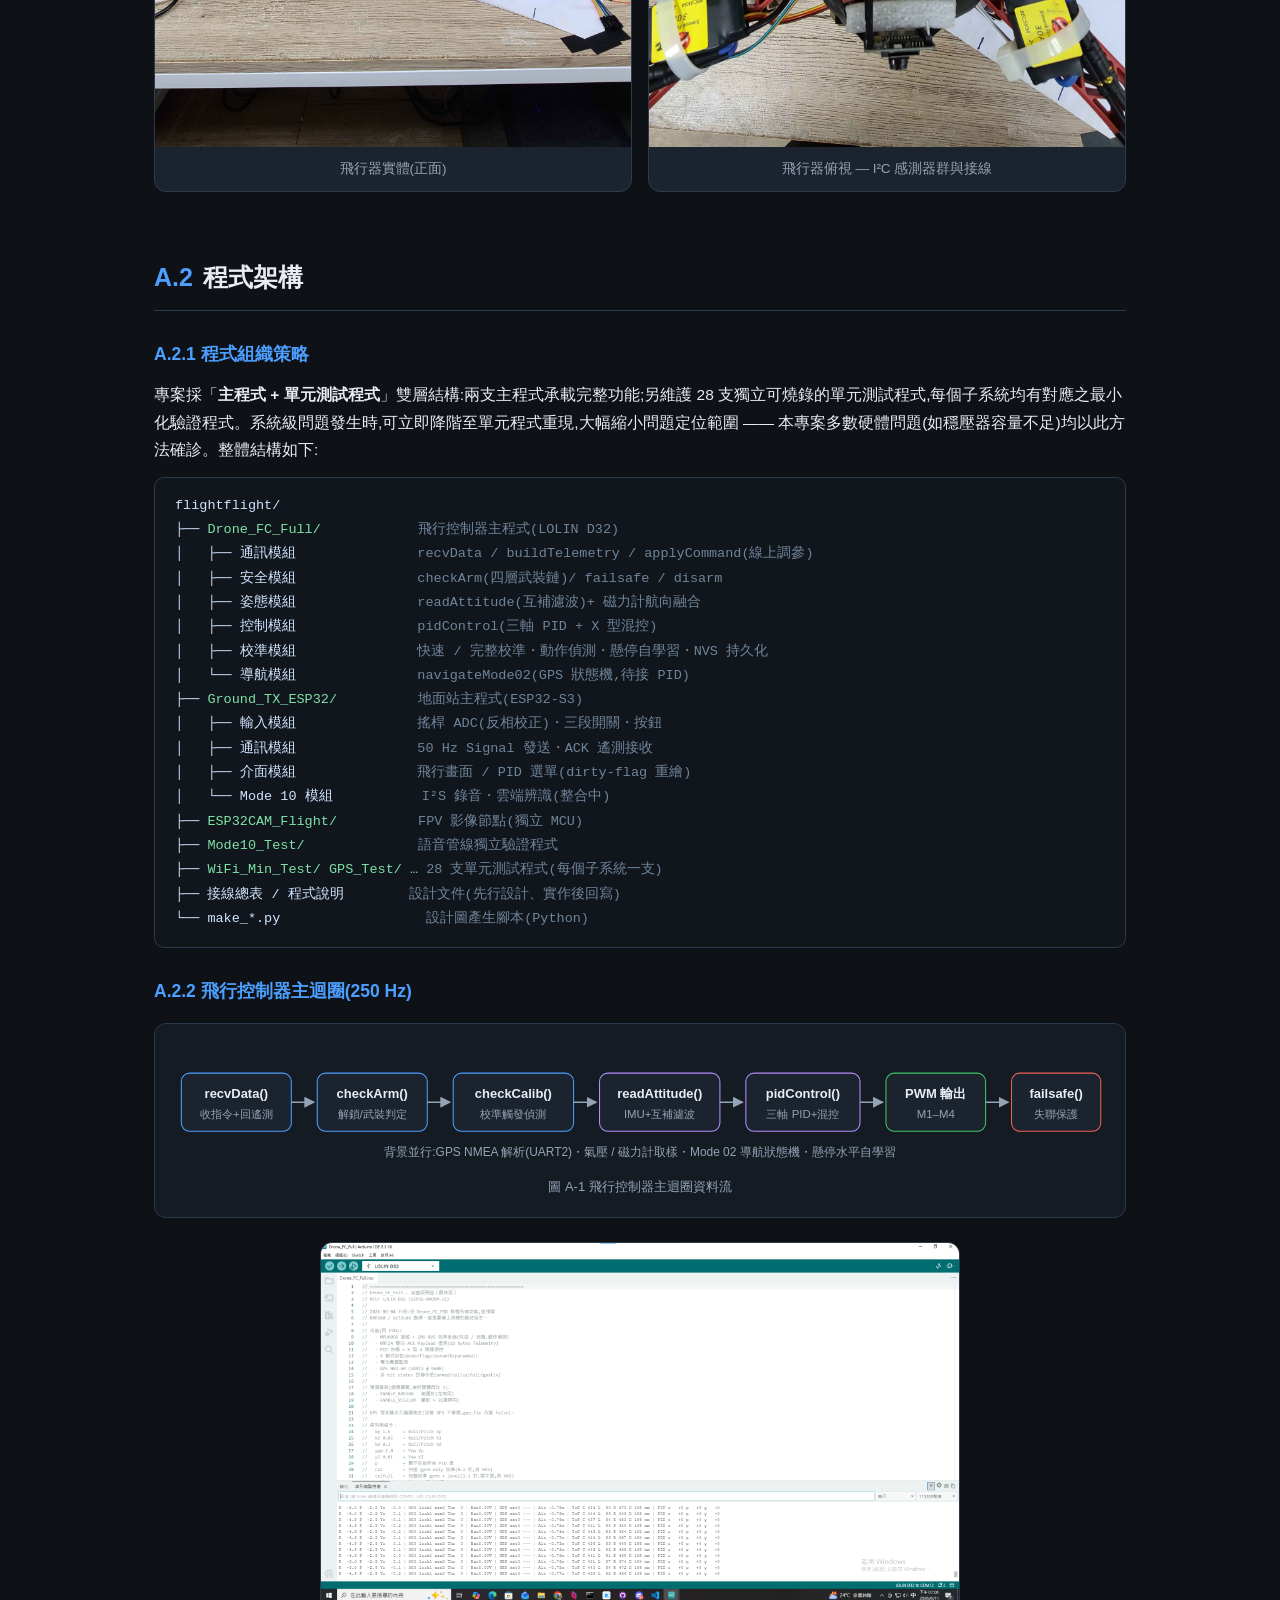
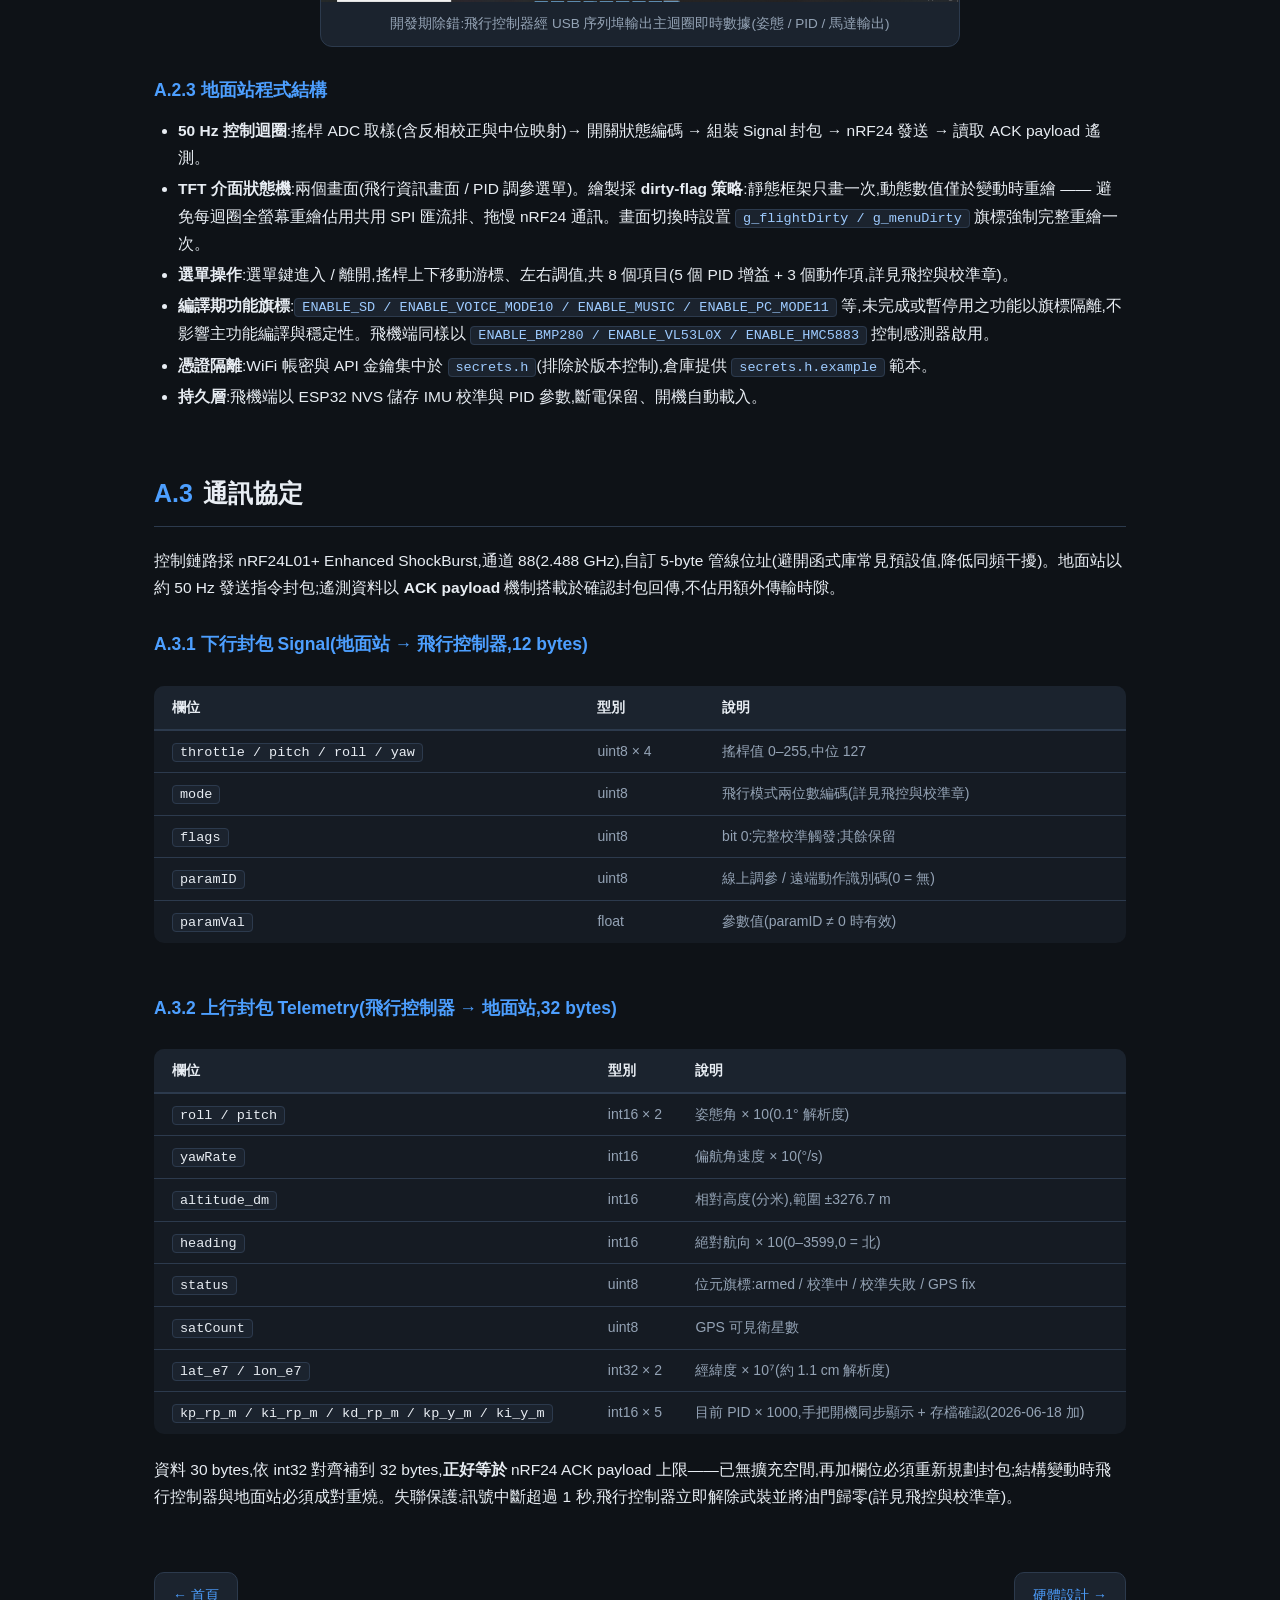
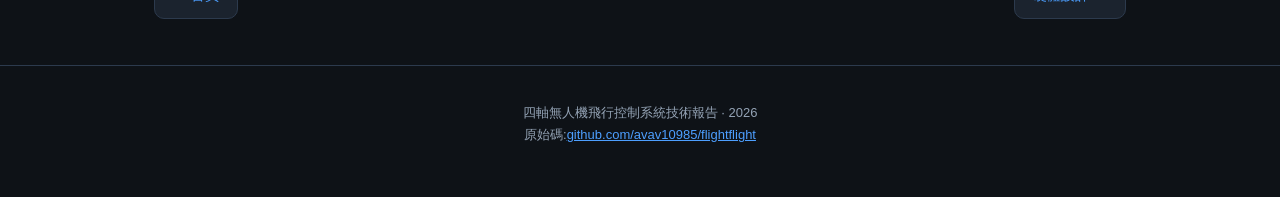
==== commit 3b5ff18c: "文件:修正尚未自由飛行卻寫成可飛行/實飛的描述,數值對齊程式碼 - README、index、control、architecture、testing:可飛行/實飛/飛行中等說法改為地面測試、PID " ====
--- a/docs/architecture.html
+++ b/docs/architecture.html
@@ -99,7 +99,7 @@
 ├── 接線總表 / 程式說明        <span class="cm">設計文件(先行設計、實作後回寫)</span>
 └── make_*.py                  <span class="cm">設計圖產生腳本(Python)</span></div>
 
-  <h3>A.2.2 飛行控制器主迴圈(50 Hz)</h3>
+  <h3>A.2.2 飛行控制器主迴圈(250 Hz)</h3>
   <div class="diagram">
     <svg viewBox="0 0 900 120" font-family="'Noto Sans TC',sans-serif">
       <defs>
@@ -200,7 +200,7 @@
 <script>
 const ARCH_INFO = {
   s3: ["ESP32-S3 N16R8 — 地面站主控制器",
-    "雙核心 Xtensa LX7 @ 240 MHz、16 MB Flash、8 MB Octal PSRAM。負責 50 Hz 控制迴圈(搖桿取樣 → 封包發送 → 遙測接收)、TFT 介面繪製,以及 Mode 10 之音訊擷取與雲端通訊。PSRAM 用於語音錄音緩衝(10 秒 @ 16 kHz ≈ 320 KB)。",
+    "雙核心 Xtensa LX7 @ 240 MHz、16 MB Flash、8 MB Octal PSRAM。負責 50 Hz 控制迴圈(搖桿取樣 → 封包發送 → 遙測接收)、TFT 介面繪製,以及 Mode 10 之音訊擷取與雲端通訊。PSRAM 用於語音錄音緩衝(上限 8 秒 @ 16 kHz / 16-bit ≈ 256 KB)。",
     "選型備註:初版採用之低價 S3 模組板載穩壓器僅約 300 mA,無法支撐 WiFi 工作,經對照實驗確認後更換為 1 A 穩壓器板型(問題 I-01)。"],
   tft: ["TFT 顯示器(ILI9341,240×320)",
     "SPI @ 40 MHz,LovyanGFX 驅動,內嵌中文字型。顯示飛行姿態、高度、航向、GPS 狀態、模式與 PID 調參選單。因電源互斥限制,序列埠於整合測試時不可用,本顯示器為唯一執行期輸出通道。",
@@ -209,7 +209,7 @@
     "雙軸搖桿 × 2(ADC 取樣;油門軸移除回中彈簧以保持油門位置)、三段開關 × 2(模式編碼)、肩鈕 × 2(左肩鈕兼語音 PTT)、選單鍵。",
     "實作備註:搖桿兩軸之電氣方向與操作直覺相反,於韌體端統一反相校正。"],
   mic: ["INMP441 I²S MEMS 麥克風",
-    "全數位 I²S 介面輸出,16 kHz / 16-bit 單聲道取樣,直接寫入 PSRAM。數位介面可避開手把上 TFT、nRF24 與電源切換產生之類比雜訊。",
+    "全數位 I²S 介面輸出,以 32 kHz 取樣(與播放端共用 I²S 時脈),2:1 降採樣為 16 kHz / 16-bit 單聲道後寫入 PSRAM。數位介面可避開手把上 TFT、nRF24 與電源切換產生之類比雜訊。",
     "與擴大機共用 I²S BCLK / WS 時脈線(GPIO 11 / 12),資料線各自獨立(DIN 14 / DOUT 13)。"],
   spk: ["MAX98357A I²S Class-D 擴大機",
     "預留語音回覆(TTS)輸出。shutdown 腳(GPIO 18)於開機即拉低靜音,僅於播放時致能,消除 I²S 時脈串擾被放大之雜訊(問題 I-04)。", ""],
@@ -232,9 +232,9 @@
     "提供絕對航向參考。韌體自動偵測三種常見晶片變體(HMC5883L 0x1E / QMC5883 0x0D / QMC5883P 0x2C)。偏航軸互補濾波以其讀值抑制陀螺積分漂移,為 GPS 導航之航向基準。", ""],
   motor: ["動力輸出(無刷馬達 × 4 + ESC)",
     "ESP32Servo 驅動 ESC,更新率 250 Hz,X 型配置混控,輸出限幅 [1000, 2000] µs。",
-    "調校紀錄:初始 PID 增益過高導致響應過於靈敏,經實飛測試降至保守值並限制最大傾角 20°。"],
+    "調校紀錄:初始 PID 增益過高,地面測試時輕推搖桿馬達即猛轉,已降至保守值並將最大傾角限制為 20°;穩定飛行調校進行中,尚未自由飛行。"],
   cam: ["ESP32-CAM 影像節點",
-    "獨立第三 MCU,WiFi MJPEG 即時串流,固定 IP + mDNS 便於連線,支援飛行中調整畫質。規劃與手機頭部追蹤雲台整合。", ""]
+    "獨立第三 MCU,WiFi MJPEG 即時串流,固定 IP + mDNS 便於連線,支援即時調整畫質。規劃與手機頭部追蹤雲台整合。", ""]
 };
 document.querySelectorAll(".node").forEach(n => {
   n.addEventListener("click", () => {
